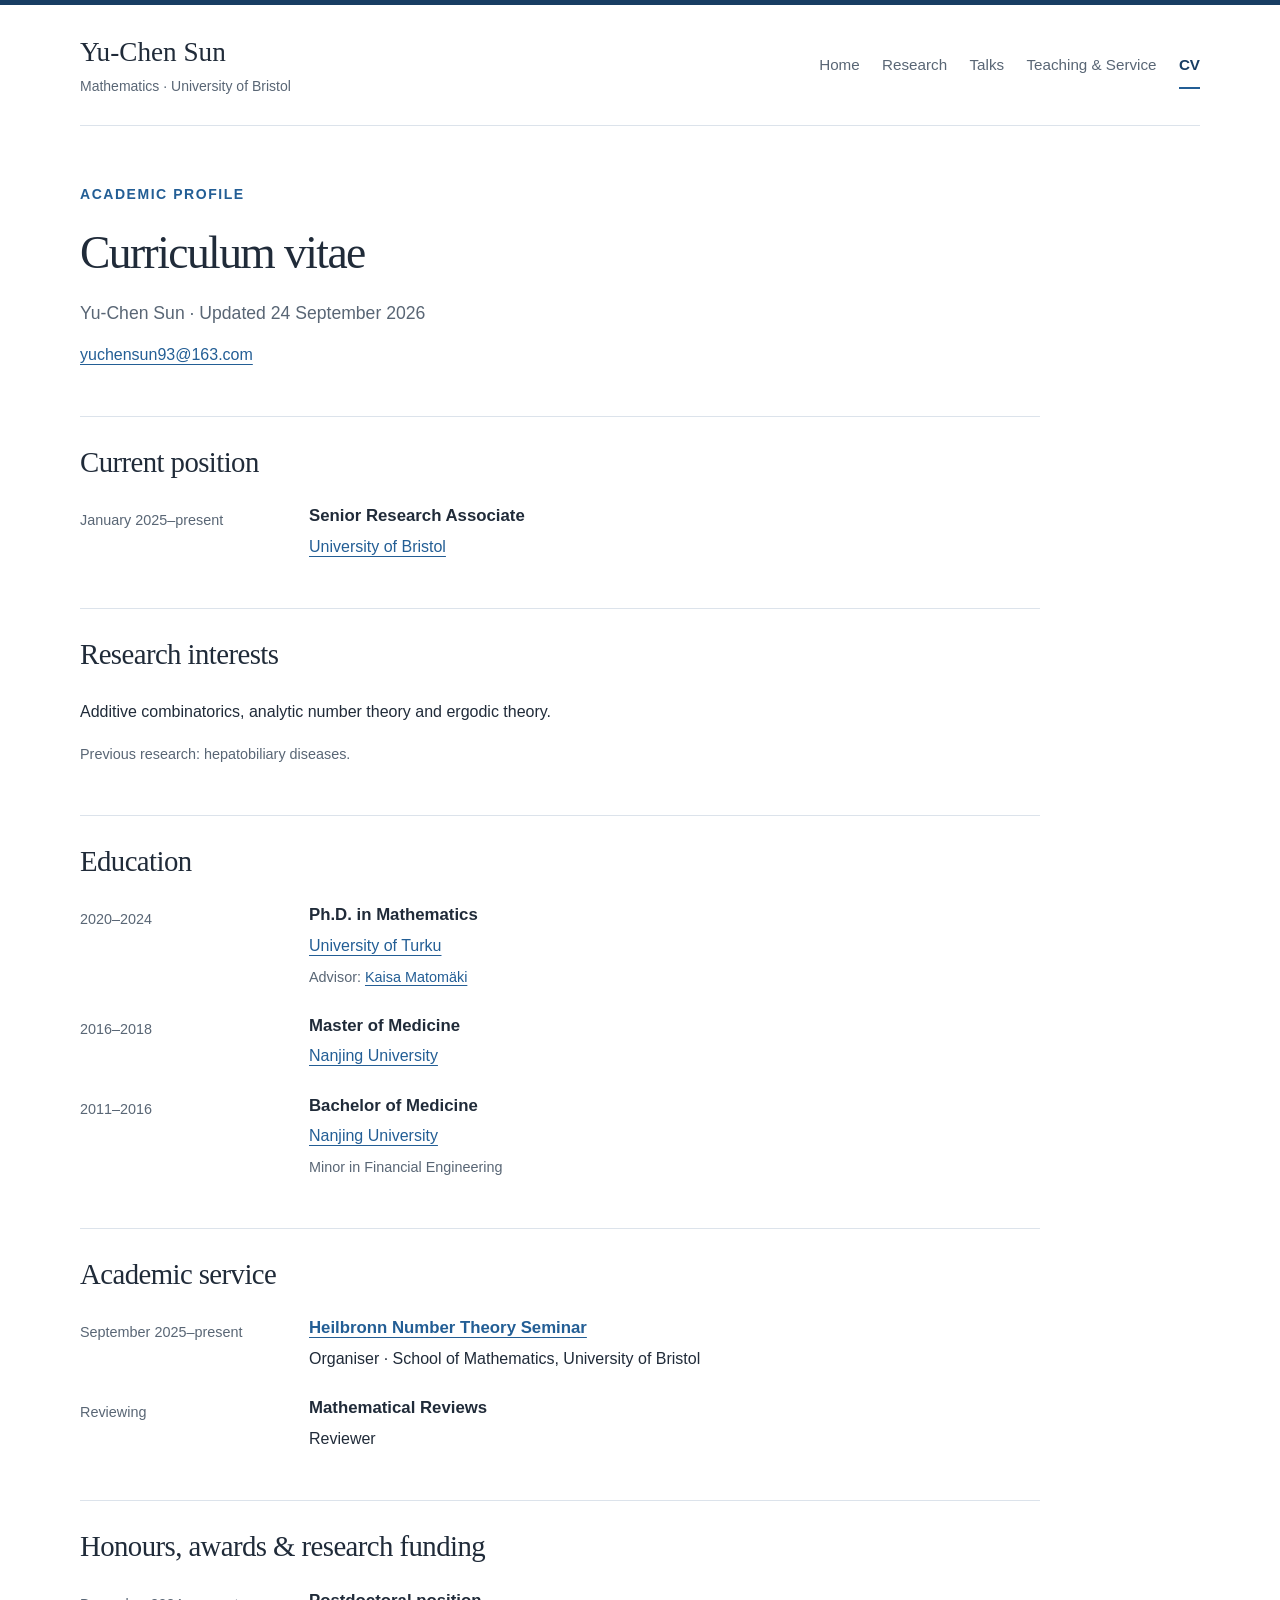
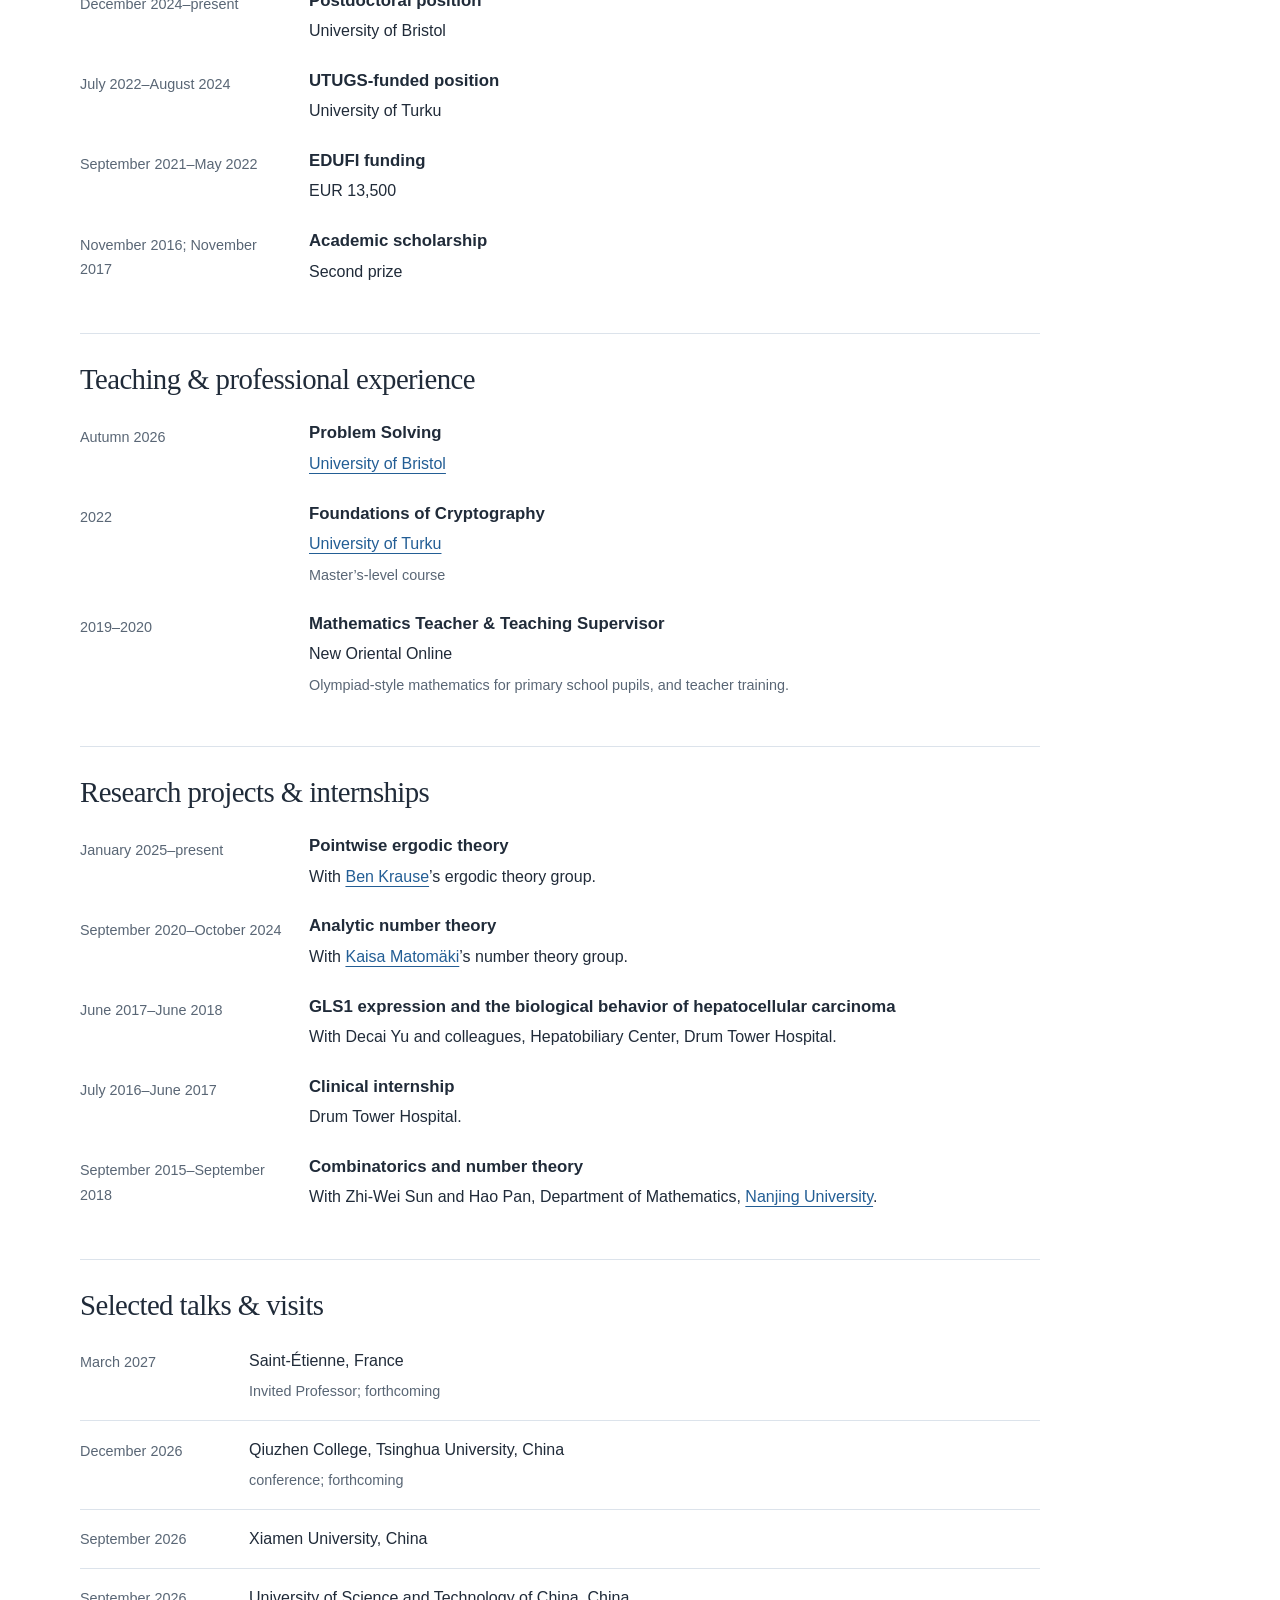
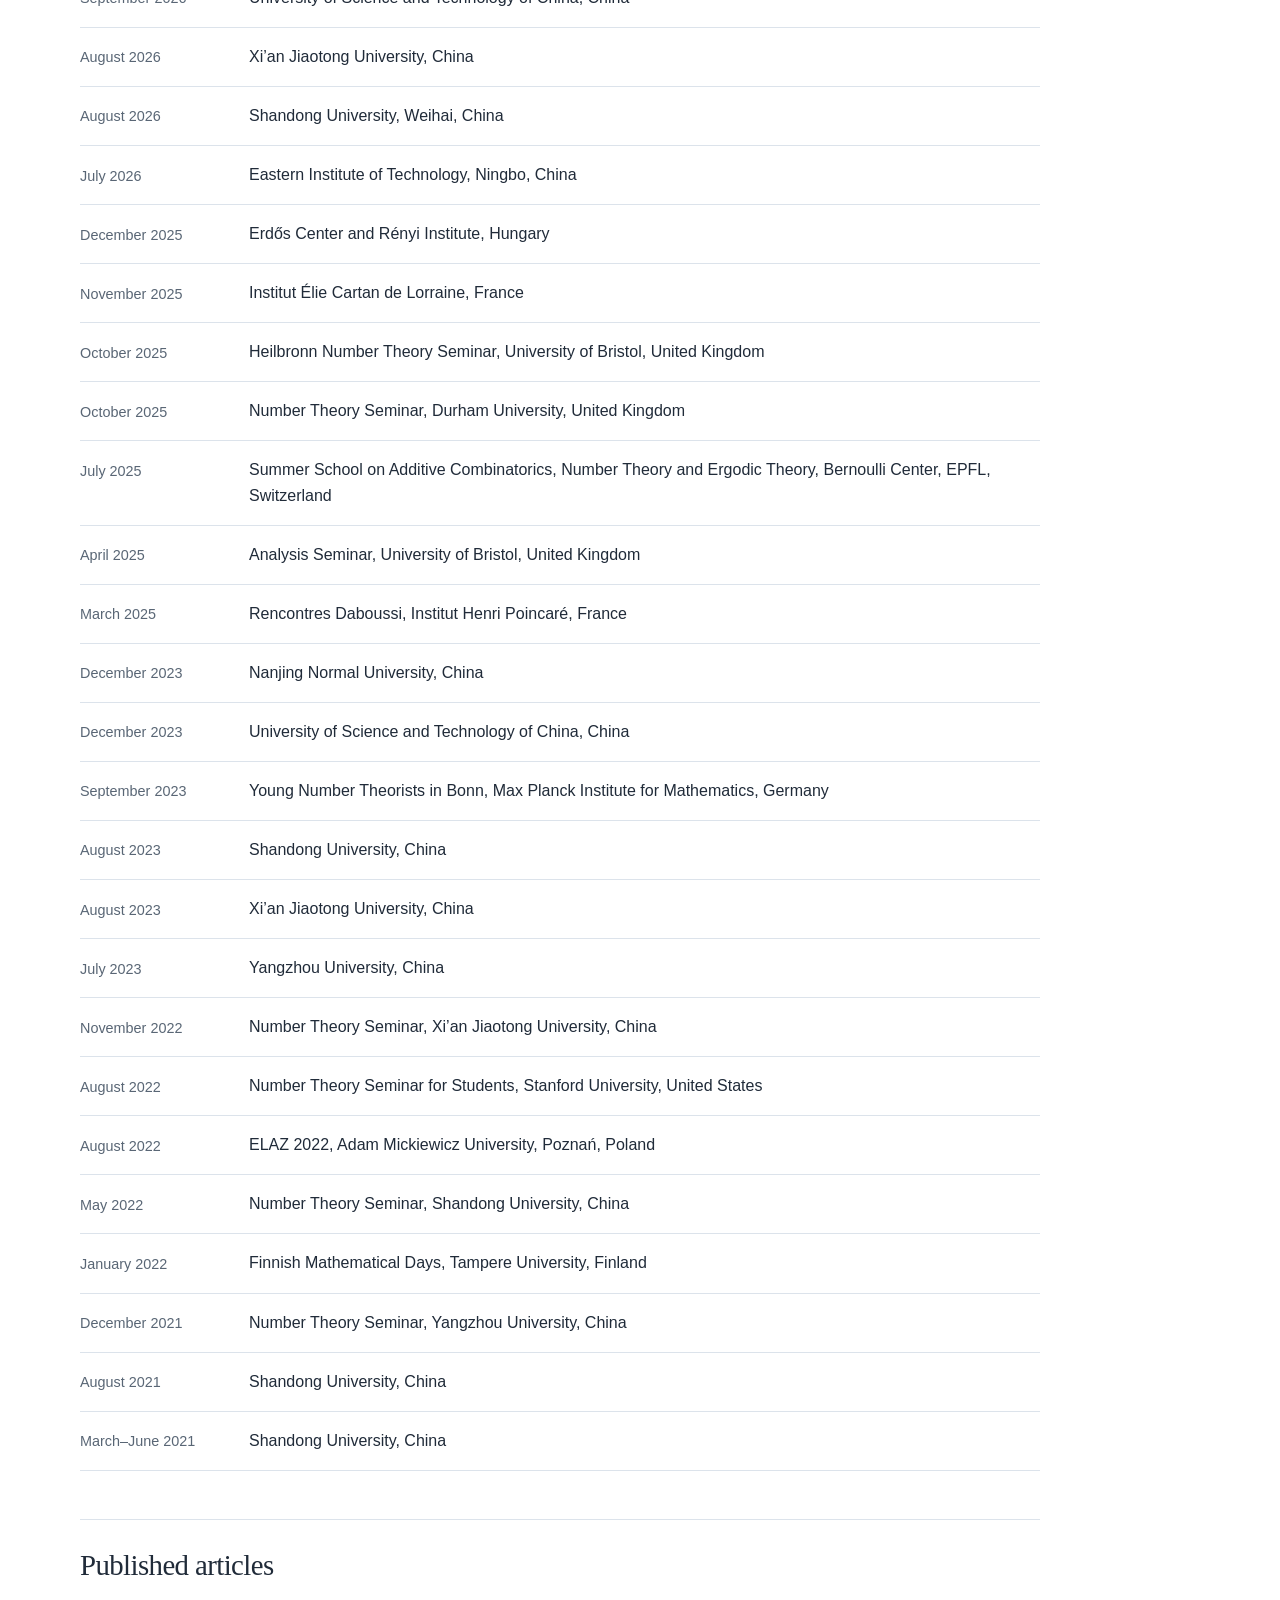
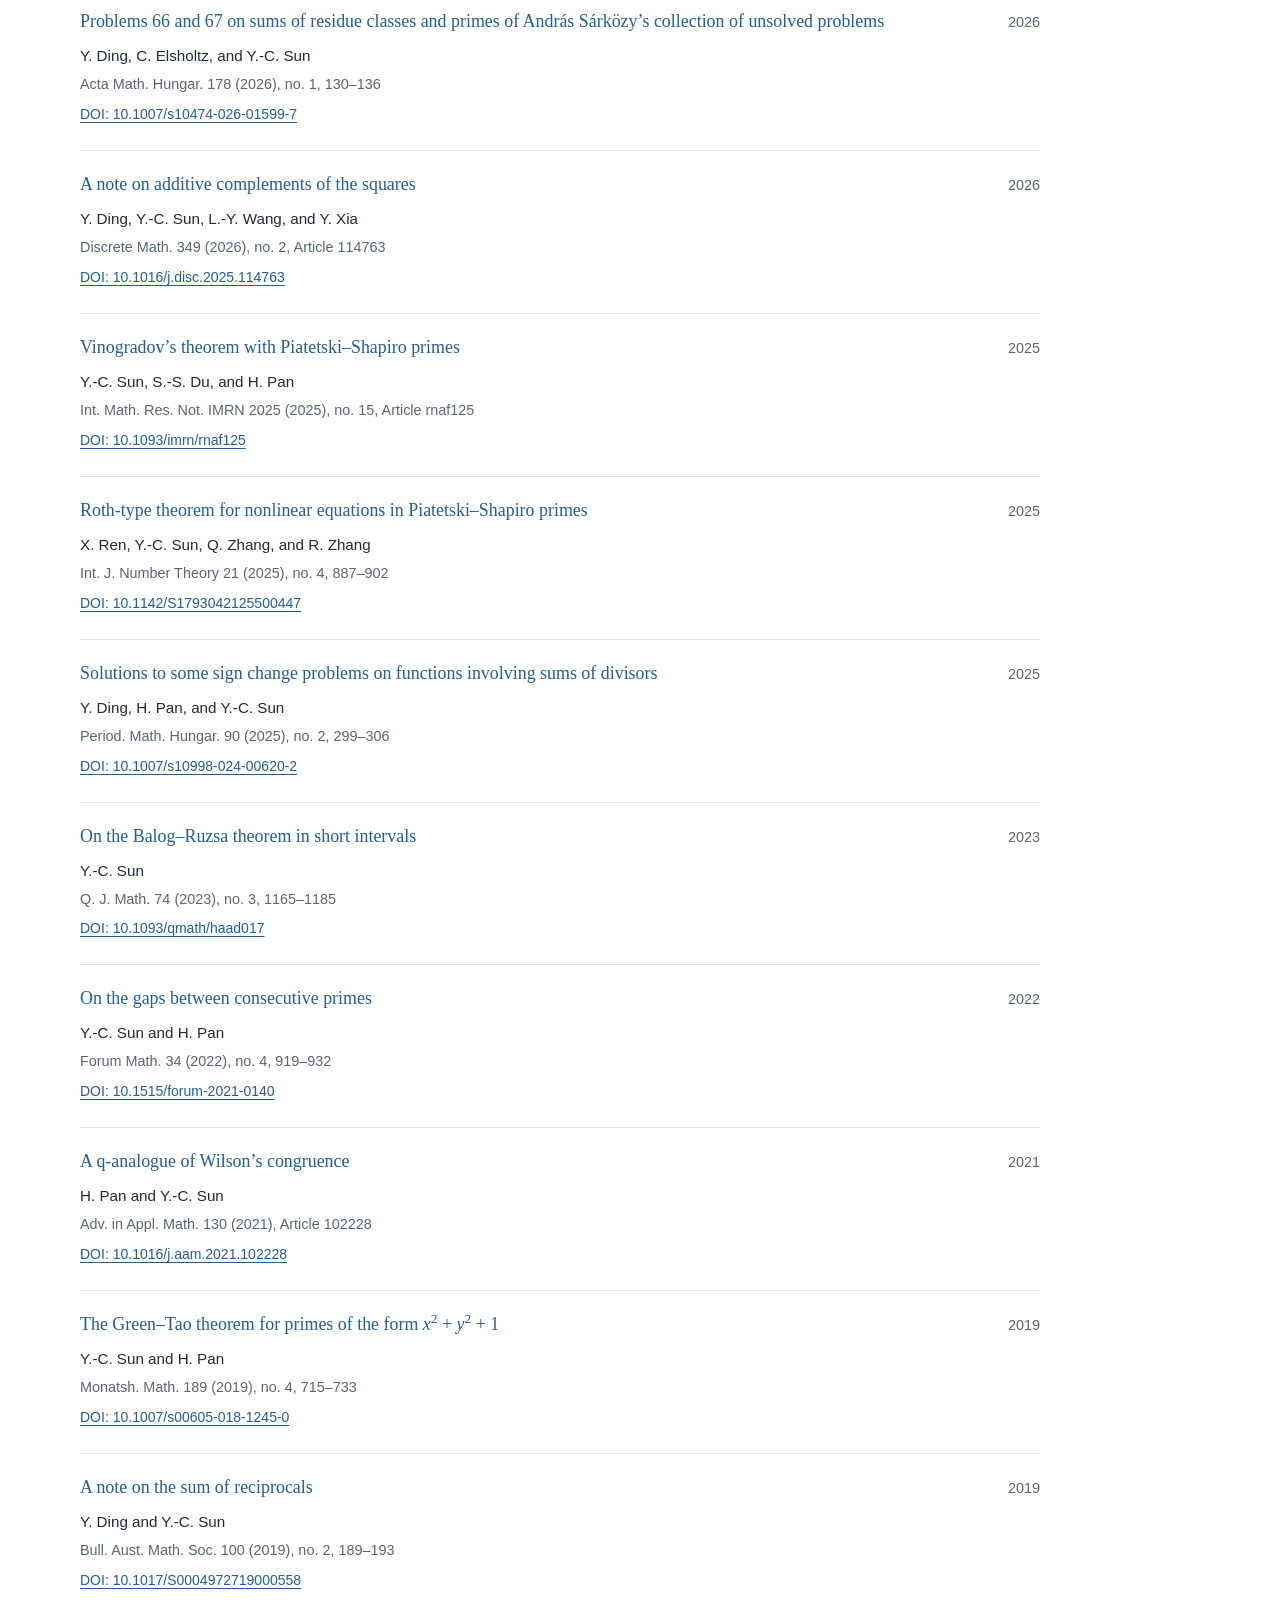
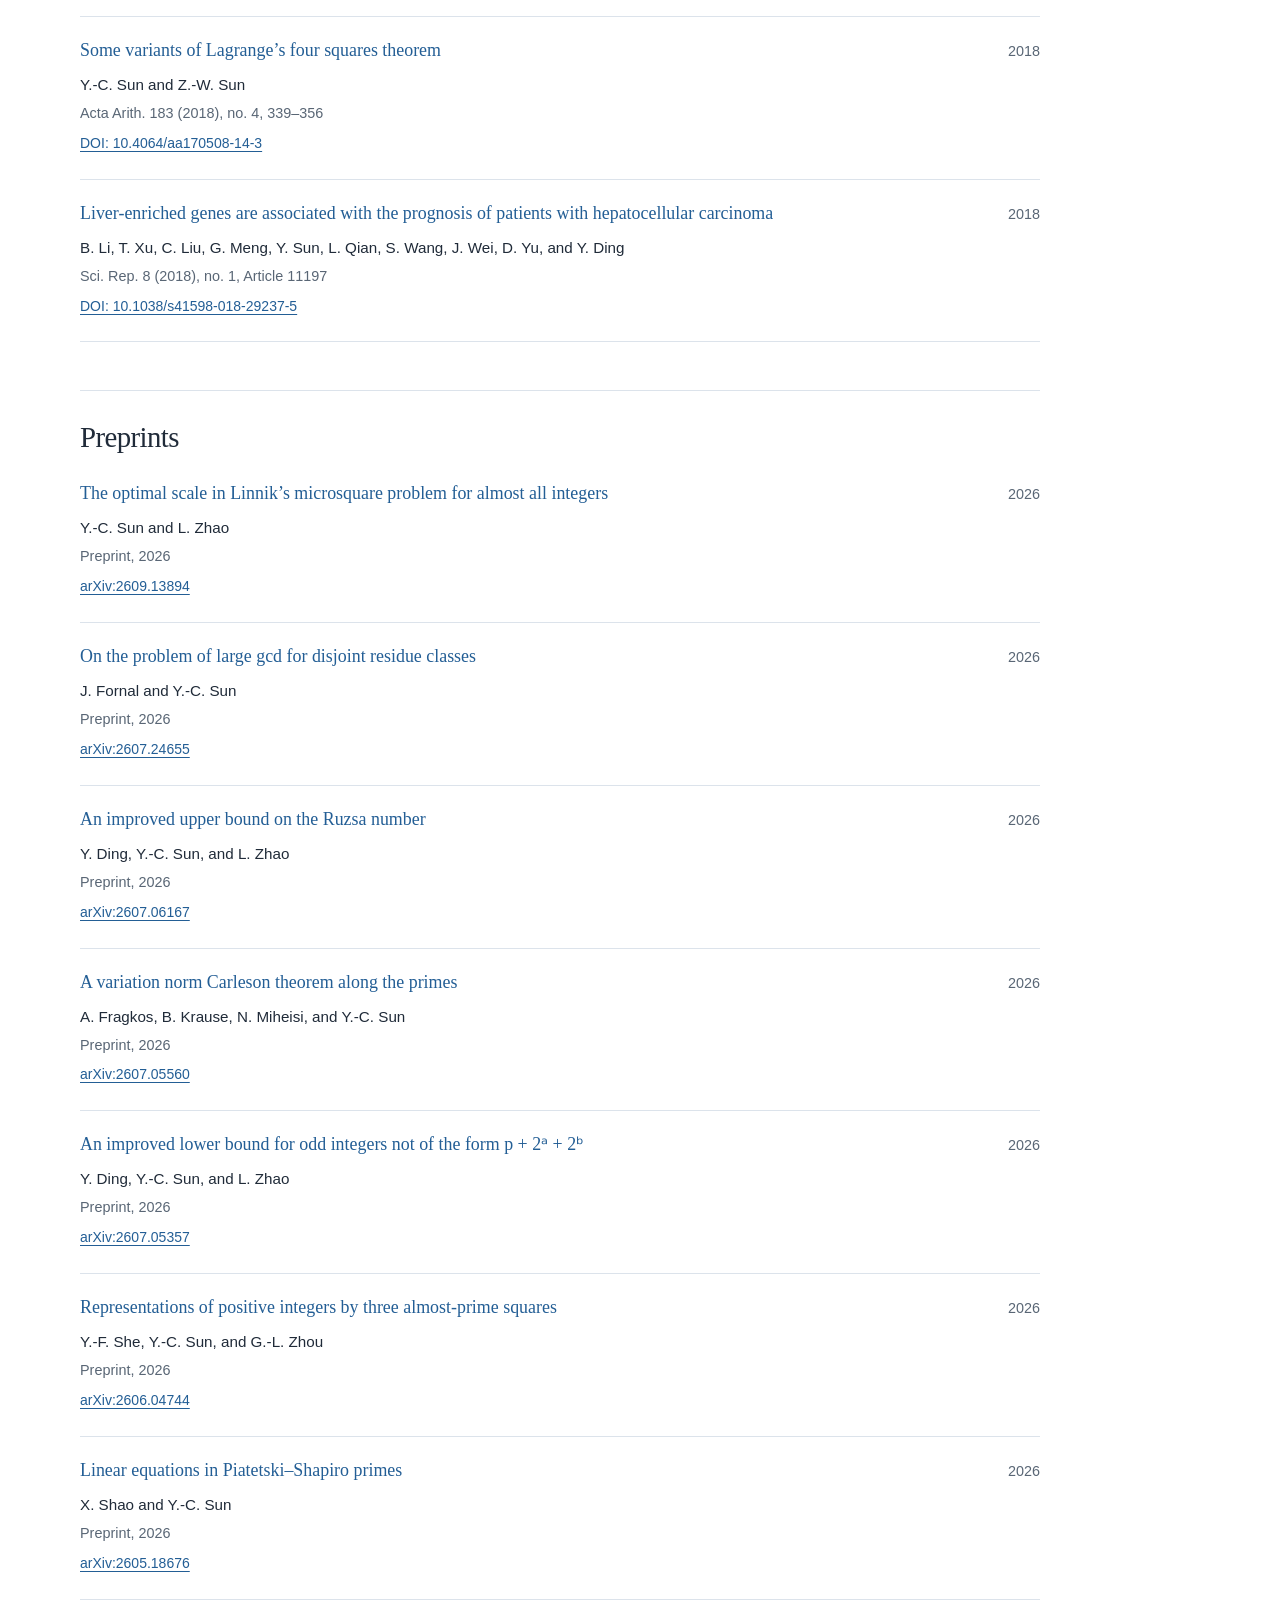
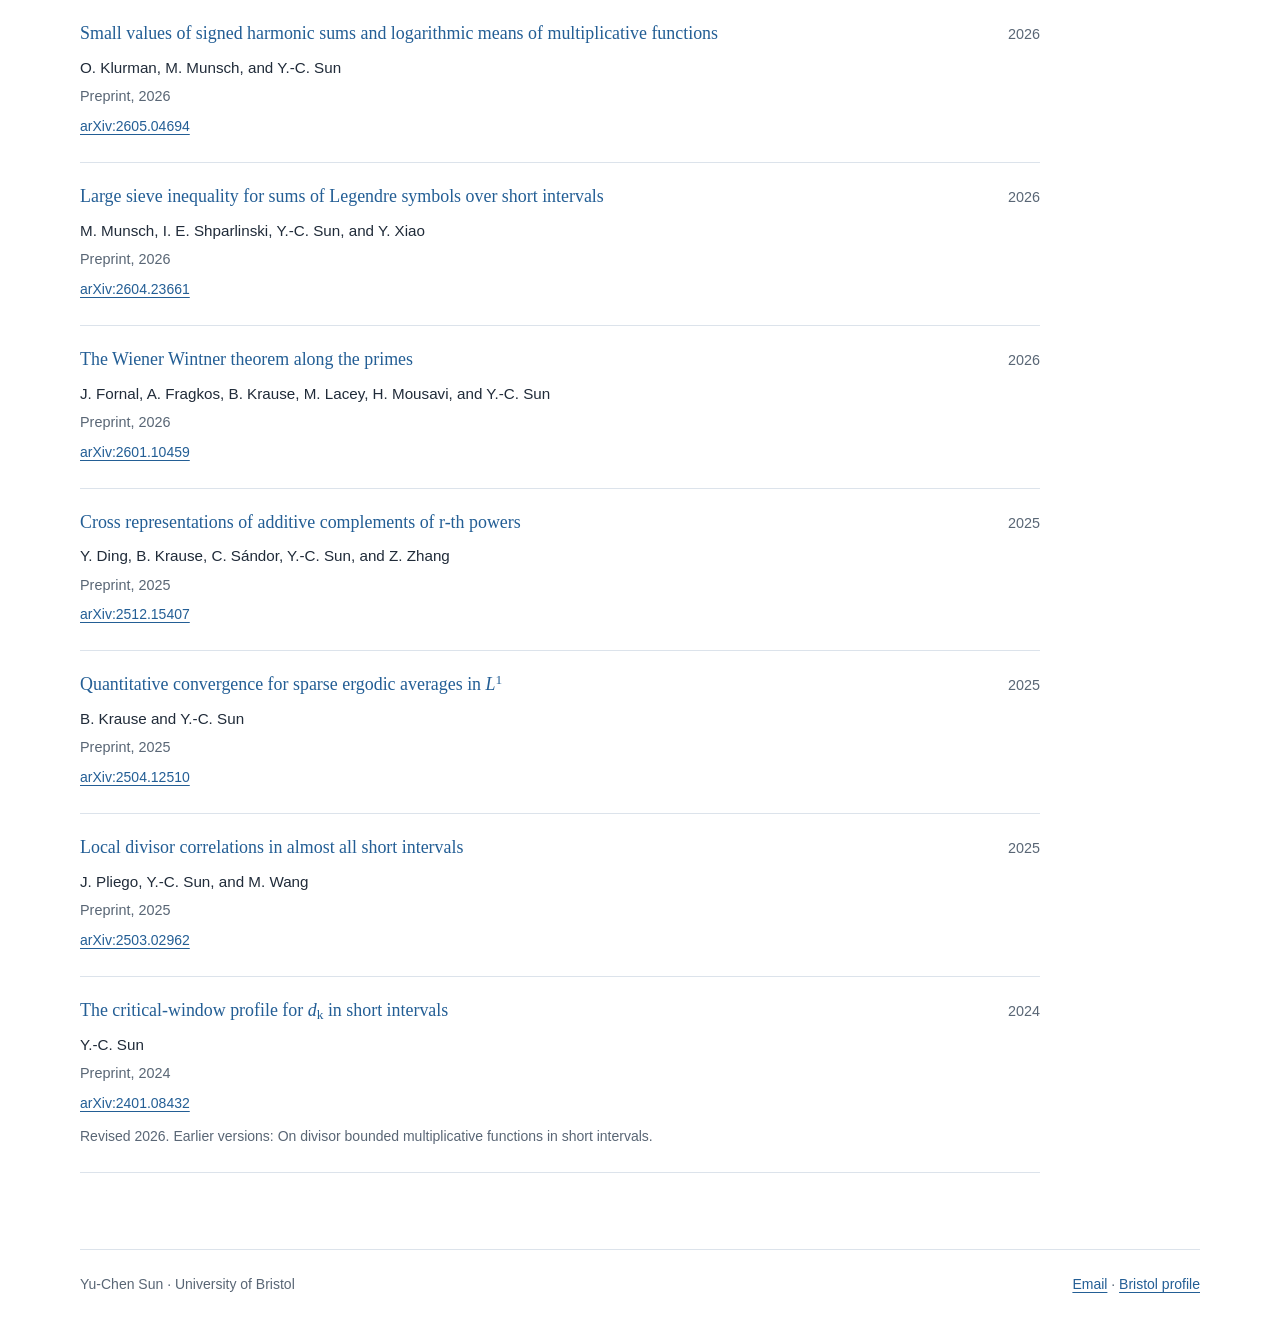
==== cv.html @ 09fb5153 "Create Yu-Chen Sun's academic website" ====
<!doctype html>
<html lang="en">
<head>
  <meta charset="utf-8">
  <meta name="viewport" content="width=device-width, initial-scale=1">
  <meta name="description" content="Professional curriculum vitae of Yu-Chen Sun: education, research, teaching, service and publications.">
  <meta name="theme-color" content="#183d63">
  <meta property="og:title" content="Curriculum Vitae | Yu-Chen Sun">
  <meta property="og:description" content="Professional curriculum vitae of Yu-Chen Sun: education, research, teaching, service and publications.">
  <meta property="og:type" content="website">
  <title>Curriculum Vitae | Yu-Chen Sun</title>
  <link rel="canonical" href="https://yucsun93.github.io/cv.html">
  <link rel="icon" type="image/svg+xml" href="favicon.svg">
  <link rel="stylesheet" href="style.css">
</head>
<body>
  <a class="skip-link" href="#main">Skip to content</a>
  <header class="site-header wrap">
    <a class="wordmark" href="index.html">Yu-Chen Sun<span>Mathematics · University of Bristol</span></a>
    <nav aria-label="Main navigation"><a href="index.html">Home</a><a href="research.html">Research</a><a href="talks.html">Talks</a><a href="teaching.html">Teaching &amp; Service</a><a href="cv.html" aria-current="page">CV</a></nav>
  </header>
  <main id="main" class="wrap" tabindex="-1"><div class="page-heading"><p class="eyebrow">Academic profile</p><h1>Curriculum vitae</h1><p class="lead">Yu-Chen Sun · Updated 24 September 2026</p><p class="cv-contact"><a href="mailto:yuchensun93@163.com">yuchensun93@163.com</a></p></div><div class="cv-document"><section><h2>Current position</h2><div class="timeline"><div class="timeline-item"><p class="date">January 2025–present</p><div><h3>Senior Research Associate</h3><p><a href="https://www.bristol.ac.uk/maths/">University of Bristol</a></p></div></div></div></section><section><h2>Research interests</h2><p>Additive combinatorics, analytic number theory and ergodic theory.</p><p class="detail">Previous research: hepatobiliary diseases.</p></section><section><h2>Education</h2><div class="timeline">
      <div class="timeline-item"><p class="date">2020–2024</p><div><h3>Ph.D. in Mathematics</h3><p><a href="https://www.utu.fi/en">University of Turku</a></p><p class="detail">Advisor: <a href="https://users.utu.fi/ksmato/">Kaisa Matomäki</a></p></div></div>
      <div class="timeline-item"><p class="date">2016–2018</p><div><h3>Master of Medicine</h3><p><a href="https://www.nju.edu.cn/en/">Nanjing University</a></p></div></div>
      <div class="timeline-item"><p class="date">2011–2016</p><div><h3>Bachelor of Medicine</h3><p><a href="https://www.nju.edu.cn/en/">Nanjing University</a></p><p class="detail">Minor in Financial Engineering</p></div></div>
    </div></section><section><h2>Academic service</h2><div class="timeline">
      <div class="timeline-item"><p class="date">September 2025–present</p><div><h3><a href="https://www.bristolmathsresearch.org/events/heilbronn-number-theory/">Heilbronn Number Theory Seminar</a></h3><p>Organiser · School of Mathematics, University of Bristol</p></div></div>
      <div class="timeline-item"><p class="date">Reviewing</p><div><h3>Mathematical Reviews</h3><p>Reviewer</p></div></div>
    </div></section><section><h2>Honours, awards & research funding</h2><div class="timeline"><div class="timeline-item"><p class="date">December 2024–present</p><div><h3>Postdoctoral position</h3><p>University of Bristol</p></div></div><div class="timeline-item"><p class="date">July 2022–August 2024</p><div><h3>UTUGS-funded position</h3><p>University of Turku</p></div></div><div class="timeline-item"><p class="date">September 2021–May 2022</p><div><h3>EDUFI funding</h3><p>EUR 13,500</p></div></div><div class="timeline-item"><p class="date">November 2016; November 2017</p><div><h3>Academic scholarship</h3><p>Second prize</p></div></div></div></section><section><h2>Teaching & professional experience</h2><div class="timeline">
      <div class="timeline-item"><p class="date">Autumn 2026</p><div><h3>Problem Solving</h3><p><a href="https://www.bristol.ac.uk/maths/">University of Bristol</a></p></div></div>
      <div class="timeline-item"><p class="date">2022</p><div><h3>Foundations of Cryptography</h3><p><a href="https://www.utu.fi/en">University of Turku</a></p><p class="detail">Master’s-level course</p></div></div>
      <div class="timeline-item"><p class="date">2019–2020</p><div><h3>Mathematics Teacher & Teaching Supervisor</h3><p>New Oriental Online</p><p class="detail">Olympiad-style mathematics for primary school pupils, and teacher training.</p></div></div>
    </div></section><section><h2>Research projects & internships</h2><div class="timeline"><div class="timeline-item"><p class="date">January 2025–present</p><div><h3>Pointwise ergodic theory</h3><p>With <a href="https://www.bristol.ac.uk/people/person/Ben-Krause-529bc1e7-bfac-432d-984e-10097df1178e/">Ben Krause</a>’s ergodic theory group.</p></div></div><div class="timeline-item"><p class="date">September 2020–October 2024</p><div><h3>Analytic number theory</h3><p>With <a href="https://users.utu.fi/ksmato/">Kaisa Matomäki</a>’s number theory group.</p></div></div><div class="timeline-item"><p class="date">June 2017–June 2018</p><div><h3>GLS1 expression and the biological behavior of hepatocellular carcinoma</h3><p>With Decai Yu and colleagues, Hepatobiliary Center, Drum Tower Hospital.</p></div></div><div class="timeline-item"><p class="date">July 2016–June 2017</p><div><h3>Clinical internship</h3><p>Drum Tower Hospital.</p></div></div><div class="timeline-item"><p class="date">September 2015–September 2018</p><div><h3>Combinatorics and number theory</h3><p>With Zhi-Wei Sun and Hao Pan, Department of Mathematics, <a href="https://www.nju.edu.cn/en/">Nanjing University</a>.</p></div></div></div></section><section><h2>Selected talks & visits</h2><ul class="talk-list" role="list"><li class="talk-row"><p class="date">March 2027</p><div><h3>Saint-Étienne, France</h3><p class="detail">Invited Professor; forthcoming</p></div></li><li class="talk-row"><p class="date">December 2026</p><div><h3>Qiuzhen College, Tsinghua University, China</h3><p class="detail">conference; forthcoming</p></div></li><li class="talk-row"><p class="date">September 2026</p><div><h3>Xiamen University, China</h3></div></li><li class="talk-row"><p class="date">September 2026</p><div><h3>University of Science and Technology of China, China</h3></div></li><li class="talk-row"><p class="date">August 2026</p><div><h3>Xi’an Jiaotong University, China</h3></div></li><li class="talk-row"><p class="date">August 2026</p><div><h3>Shandong University, Weihai, China</h3></div></li><li class="talk-row"><p class="date">July 2026</p><div><h3>Eastern Institute of Technology, Ningbo, China</h3></div></li><li class="talk-row"><p class="date">December 2025</p><div><h3>Erdős Center and Rényi Institute, Hungary</h3></div></li><li class="talk-row"><p class="date">November 2025</p><div><h3>Institut Élie Cartan de Lorraine, France</h3></div></li><li class="talk-row"><p class="date">October 2025</p><div><h3>Heilbronn Number Theory Seminar, University of Bristol, United Kingdom</h3></div></li><li class="talk-row"><p class="date">October 2025</p><div><h3>Number Theory Seminar, Durham University, United Kingdom</h3></div></li><li class="talk-row"><p class="date">July 2025</p><div><h3>Summer School on Additive Combinatorics, Number Theory and Ergodic Theory, Bernoulli Center, EPFL, Switzerland</h3></div></li><li class="talk-row"><p class="date">April 2025</p><div><h3>Analysis Seminar, University of Bristol, United Kingdom</h3></div></li><li class="talk-row"><p class="date">March 2025</p><div><h3>Rencontres Daboussi, Institut Henri Poincaré, France</h3></div></li><li class="talk-row"><p class="date">December 2023</p><div><h3>Nanjing Normal University, China</h3></div></li><li class="talk-row"><p class="date">December 2023</p><div><h3>University of Science and Technology of China, China</h3></div></li><li class="talk-row"><p class="date">September 2023</p><div><h3>Young Number Theorists in Bonn, Max Planck Institute for Mathematics, Germany</h3></div></li><li class="talk-row"><p class="date">August 2023</p><div><h3>Shandong University, China</h3></div></li><li class="talk-row"><p class="date">August 2023</p><div><h3>Xi’an Jiaotong University, China</h3></div></li><li class="talk-row"><p class="date">July 2023</p><div><h3>Yangzhou University, China</h3></div></li><li class="talk-row"><p class="date">November 2022</p><div><h3>Number Theory Seminar, Xi’an Jiaotong University, China</h3></div></li><li class="talk-row"><p class="date">August 2022</p><div><h3>Number Theory Seminar for Students, Stanford University, United States</h3></div></li><li class="talk-row"><p class="date">August 2022</p><div><h3>ELAZ 2022, Adam Mickiewicz University, Poznań, Poland</h3></div></li><li class="talk-row"><p class="date">May 2022</p><div><h3>Number Theory Seminar, Shandong University, China</h3></div></li><li class="talk-row"><p class="date">January 2022</p><div><h3>Finnish Mathematical Days, Tampere University, Finland</h3></div></li><li class="talk-row"><p class="date">December 2021</p><div><h3>Number Theory Seminar, Yangzhou University, China</h3></div></li><li class="talk-row"><p class="date">August 2021</p><div><h3>Shandong University, China</h3></div></li><li class="talk-row"><p class="date">March–June 2021</p><div><h3>Shandong University, China</h3></div></li></ul></section><section><h2>Published articles</h2><ol class="paper-list" role="list"><li class="paper" id="paper-1">
          <div class="paper-top"><h3><a href="https://doi.org/10.1007/s10474-026-01599-7">Problems 66 and 67 on sums of residue classes and primes of András Sárközy’s collection of unsolved problems</a></h3><span class="paper-year">2026</span></div>
          <p class="paper-authors">Y. Ding, C. Elsholtz, and Y.-C. Sun</p>
          <p class="paper-citation">Acta Math. Hungar. 178 (2026), no. 1, 130–136</p>
          <p class="paper-source"><a href="https://doi.org/10.1007/s10474-026-01599-7">DOI: 10.1007/s10474-026-01599-7</a></p>
        </li><li class="paper" id="paper-2">
          <div class="paper-top"><h3><a href="https://doi.org/10.1016/j.disc.2025.114763">A note on additive complements of the squares</a></h3><span class="paper-year">2026</span></div>
          <p class="paper-authors">Y. Ding, Y.-C. Sun, L.-Y. Wang, and Y. Xia</p>
          <p class="paper-citation">Discrete Math. 349 (2026), no. 2, Article 114763</p>
          <p class="paper-source"><a href="https://doi.org/10.1016/j.disc.2025.114763">DOI: 10.1016/j.disc.2025.114763</a></p>
        </li><li class="paper" id="paper-3">
          <div class="paper-top"><h3><a href="https://doi.org/10.1093/imrn/rnaf125">Vinogradov’s theorem with Piatetski–Shapiro primes</a></h3><span class="paper-year">2025</span></div>
          <p class="paper-authors">Y.-C. Sun, S.-S. Du, and H. Pan</p>
          <p class="paper-citation">Int. Math. Res. Not. IMRN 2025 (2025), no. 15, Article rnaf125</p>
          <p class="paper-source"><a href="https://doi.org/10.1093/imrn/rnaf125">DOI: 10.1093/imrn/rnaf125</a></p>
        </li><li class="paper" id="paper-4">
          <div class="paper-top"><h3><a href="https://doi.org/10.1142/S1793042125500447">Roth-type theorem for nonlinear equations in Piatetski–Shapiro primes</a></h3><span class="paper-year">2025</span></div>
          <p class="paper-authors">X. Ren, Y.-C. Sun, Q. Zhang, and R. Zhang</p>
          <p class="paper-citation">Int. J. Number Theory 21 (2025), no. 4, 887–902</p>
          <p class="paper-source"><a href="https://doi.org/10.1142/S1793042125500447">DOI: 10.1142/S1793042125500447</a></p>
        </li><li class="paper" id="paper-5">
          <div class="paper-top"><h3><a href="https://doi.org/10.1007/s10998-024-00620-2">Solutions to some sign change problems on functions involving sums of divisors</a></h3><span class="paper-year">2025</span></div>
          <p class="paper-authors">Y. Ding, H. Pan, and Y.-C. Sun</p>
          <p class="paper-citation">Period. Math. Hungar. 90 (2025), no. 2, 299–306</p>
          <p class="paper-source"><a href="https://doi.org/10.1007/s10998-024-00620-2">DOI: 10.1007/s10998-024-00620-2</a></p>
        </li><li class="paper" id="paper-6">
          <div class="paper-top"><h3><a href="https://doi.org/10.1093/qmath/haad017">On the Balog–Ruzsa theorem in short intervals</a></h3><span class="paper-year">2023</span></div>
          <p class="paper-authors">Y.-C. Sun</p>
          <p class="paper-citation">Q. J. Math. 74 (2023), no. 3, 1165–1185</p>
          <p class="paper-source"><a href="https://doi.org/10.1093/qmath/haad017">DOI: 10.1093/qmath/haad017</a></p>
        </li><li class="paper" id="paper-7">
          <div class="paper-top"><h3><a href="https://doi.org/10.1515/forum-2021-0140">On the gaps between consecutive primes</a></h3><span class="paper-year">2022</span></div>
          <p class="paper-authors">Y.-C. Sun and H. Pan</p>
          <p class="paper-citation">Forum Math. 34 (2022), no. 4, 919–932</p>
          <p class="paper-source"><a href="https://doi.org/10.1515/forum-2021-0140">DOI: 10.1515/forum-2021-0140</a></p>
        </li><li class="paper" id="paper-8">
          <div class="paper-top"><h3><a href="https://doi.org/10.1016/j.aam.2021.102228">A q-analogue of Wilson’s congruence</a></h3><span class="paper-year">2021</span></div>
          <p class="paper-authors">H. Pan and Y.-C. Sun</p>
          <p class="paper-citation">Adv. in Appl. Math. 130 (2021), Article 102228</p>
          <p class="paper-source"><a href="https://doi.org/10.1016/j.aam.2021.102228">DOI: 10.1016/j.aam.2021.102228</a></p>
        </li><li class="paper" id="paper-9">
          <div class="paper-top"><h3><a href="https://doi.org/10.1007/s00605-018-1245-0">The Green–Tao theorem for primes of the form <i>x</i><sup>2</sup> + <i>y</i><sup>2</sup> + 1</a></h3><span class="paper-year">2019</span></div>
          <p class="paper-authors">Y.-C. Sun and H. Pan</p>
          <p class="paper-citation">Monatsh. Math. 189 (2019), no. 4, 715–733</p>
          <p class="paper-source"><a href="https://doi.org/10.1007/s00605-018-1245-0">DOI: 10.1007/s00605-018-1245-0</a></p>
        </li><li class="paper" id="paper-10">
          <div class="paper-top"><h3><a href="https://doi.org/10.1017/S0004972719000558">A note on the sum of reciprocals</a></h3><span class="paper-year">2019</span></div>
          <p class="paper-authors">Y. Ding and Y.-C. Sun</p>
          <p class="paper-citation">Bull. Aust. Math. Soc. 100 (2019), no. 2, 189–193</p>
          <p class="paper-source"><a href="https://doi.org/10.1017/S0004972719000558">DOI: 10.1017/S0004972719000558</a></p>
        </li><li class="paper" id="paper-11">
          <div class="paper-top"><h3><a href="https://doi.org/10.4064/aa170508-14-3">Some variants of Lagrange’s four squares theorem</a></h3><span class="paper-year">2018</span></div>
          <p class="paper-authors">Y.-C. Sun and Z.-W. Sun</p>
          <p class="paper-citation">Acta Arith. 183 (2018), no. 4, 339–356</p>
          <p class="paper-source"><a href="https://doi.org/10.4064/aa170508-14-3">DOI: 10.4064/aa170508-14-3</a></p>
        </li><li class="paper" id="paper-12">
          <div class="paper-top"><h3><a href="https://doi.org/10.1038/s41598-018-29237-5">Liver-enriched genes are associated with the prognosis of patients with hepatocellular carcinoma</a></h3><span class="paper-year">2018</span></div>
          <p class="paper-authors">B. Li, T. Xu, C. Liu, G. Meng, Y. Sun, L. Qian, S. Wang, J. Wei, D. Yu, and Y. Ding</p>
          <p class="paper-citation">Sci. Rep. 8 (2018), no. 1, Article 11197</p>
          <p class="paper-source"><a href="https://doi.org/10.1038/s41598-018-29237-5">DOI: 10.1038/s41598-018-29237-5</a></p>
        </li></ol></section><section><h2>Preprints</h2><ol class="paper-list" role="list"><li class="paper" id="paper-13">
          <div class="paper-top"><h3><a href="https://arxiv.org/abs/2609.13894">The optimal scale in Linnik’s microsquare problem for almost all integers</a></h3><span class="paper-year">2026</span></div>
          <p class="paper-authors">Y.-C. Sun and L. Zhao</p>
          <p class="paper-citation">Preprint, 2026</p>
          <p class="paper-source"><a href="https://arxiv.org/abs/2609.13894">arXiv:2609.13894</a></p>
        </li><li class="paper" id="paper-14">
          <div class="paper-top"><h3><a href="https://arxiv.org/abs/2607.24655">On the problem of large gcd for disjoint residue classes</a></h3><span class="paper-year">2026</span></div>
          <p class="paper-authors">J. Fornal and Y.-C. Sun</p>
          <p class="paper-citation">Preprint, 2026</p>
          <p class="paper-source"><a href="https://arxiv.org/abs/2607.24655">arXiv:2607.24655</a></p>
        </li><li class="paper" id="paper-15">
          <div class="paper-top"><h3><a href="https://arxiv.org/abs/2607.06167">An improved upper bound on the Ruzsa number</a></h3><span class="paper-year">2026</span></div>
          <p class="paper-authors">Y. Ding, Y.-C. Sun, and L. Zhao</p>
          <p class="paper-citation">Preprint, 2026</p>
          <p class="paper-source"><a href="https://arxiv.org/abs/2607.06167">arXiv:2607.06167</a></p>
        </li><li class="paper" id="paper-16">
          <div class="paper-top"><h3><a href="https://arxiv.org/abs/2607.05560">A variation norm Carleson theorem along the primes</a></h3><span class="paper-year">2026</span></div>
          <p class="paper-authors">A. Fragkos, B. Krause, N. Miheisi, and Y.-C. Sun</p>
          <p class="paper-citation">Preprint, 2026</p>
          <p class="paper-source"><a href="https://arxiv.org/abs/2607.05560">arXiv:2607.05560</a></p>
        </li><li class="paper" id="paper-17">
          <div class="paper-top"><h3><a href="https://arxiv.org/abs/2607.05357">An improved lower bound for odd integers not of the form p + 2ᵃ + 2ᵇ</a></h3><span class="paper-year">2026</span></div>
          <p class="paper-authors">Y. Ding, Y.-C. Sun, and L. Zhao</p>
          <p class="paper-citation">Preprint, 2026</p>
          <p class="paper-source"><a href="https://arxiv.org/abs/2607.05357">arXiv:2607.05357</a></p>
        </li><li class="paper" id="paper-18">
          <div class="paper-top"><h3><a href="https://arxiv.org/abs/2606.04744">Representations of positive integers by three almost-prime squares</a></h3><span class="paper-year">2026</span></div>
          <p class="paper-authors">Y.-F. She, Y.-C. Sun, and G.-L. Zhou</p>
          <p class="paper-citation">Preprint, 2026</p>
          <p class="paper-source"><a href="https://arxiv.org/abs/2606.04744">arXiv:2606.04744</a></p>
        </li><li class="paper" id="paper-19">
          <div class="paper-top"><h3><a href="https://arxiv.org/abs/2605.18676">Linear equations in Piatetski–Shapiro primes</a></h3><span class="paper-year">2026</span></div>
          <p class="paper-authors">X. Shao and Y.-C. Sun</p>
          <p class="paper-citation">Preprint, 2026</p>
          <p class="paper-source"><a href="https://arxiv.org/abs/2605.18676">arXiv:2605.18676</a></p>
        </li><li class="paper" id="paper-20">
          <div class="paper-top"><h3><a href="https://arxiv.org/abs/2605.04694">Small values of signed harmonic sums and logarithmic means of multiplicative functions</a></h3><span class="paper-year">2026</span></div>
          <p class="paper-authors">O. Klurman, M. Munsch, and Y.-C. Sun</p>
          <p class="paper-citation">Preprint, 2026</p>
          <p class="paper-source"><a href="https://arxiv.org/abs/2605.04694">arXiv:2605.04694</a></p>
        </li><li class="paper" id="paper-21">
          <div class="paper-top"><h3><a href="https://arxiv.org/abs/2604.23661">Large sieve inequality for sums of Legendre symbols over short intervals</a></h3><span class="paper-year">2026</span></div>
          <p class="paper-authors">M. Munsch, I. E. Shparlinski, Y.-C. Sun, and Y. Xiao</p>
          <p class="paper-citation">Preprint, 2026</p>
          <p class="paper-source"><a href="https://arxiv.org/abs/2604.23661">arXiv:2604.23661</a></p>
        </li><li class="paper" id="paper-22">
          <div class="paper-top"><h3><a href="https://arxiv.org/abs/2601.10459">The Wiener Wintner theorem along the primes</a></h3><span class="paper-year">2026</span></div>
          <p class="paper-authors">J. Fornal, A. Fragkos, B. Krause, M. Lacey, H. Mousavi, and Y.-C. Sun</p>
          <p class="paper-citation">Preprint, 2026</p>
          <p class="paper-source"><a href="https://arxiv.org/abs/2601.10459">arXiv:2601.10459</a></p>
        </li><li class="paper" id="paper-23">
          <div class="paper-top"><h3><a href="https://arxiv.org/abs/2512.15407">Cross representations of additive complements of r-th powers</a></h3><span class="paper-year">2025</span></div>
          <p class="paper-authors">Y. Ding, B. Krause, C. Sándor, Y.-C. Sun, and Z. Zhang</p>
          <p class="paper-citation">Preprint, 2025</p>
          <p class="paper-source"><a href="https://arxiv.org/abs/2512.15407">arXiv:2512.15407</a></p>
        </li><li class="paper" id="paper-24">
          <div class="paper-top"><h3><a href="https://arxiv.org/abs/2504.12510">Quantitative convergence for sparse ergodic averages in <i>L</i><sup>1</sup></a></h3><span class="paper-year">2025</span></div>
          <p class="paper-authors">B. Krause and Y.-C. Sun</p>
          <p class="paper-citation">Preprint, 2025</p>
          <p class="paper-source"><a href="https://arxiv.org/abs/2504.12510">arXiv:2504.12510</a></p>
        </li><li class="paper" id="paper-25">
          <div class="paper-top"><h3><a href="https://arxiv.org/abs/2503.02962">Local divisor correlations in almost all short intervals</a></h3><span class="paper-year">2025</span></div>
          <p class="paper-authors">J. Pliego, Y.-C. Sun, and M. Wang</p>
          <p class="paper-citation">Preprint, 2025</p>
          <p class="paper-source"><a href="https://arxiv.org/abs/2503.02962">arXiv:2503.02962</a></p>
        </li><li class="paper" id="paper-26">
          <div class="paper-top"><h3><a href="https://arxiv.org/abs/2401.08432">The critical-window profile for <i>d</i><sub>k</sub> in short intervals</a></h3><span class="paper-year">2024</span></div>
          <p class="paper-authors">Y.-C. Sun</p>
          <p class="paper-citation">Preprint, 2024</p>
          <p class="paper-source"><a href="https://arxiv.org/abs/2401.08432">arXiv:2401.08432</a></p><p class="paper-note">Revised 2026. Earlier versions: On divisor bounded multiplicative functions in short intervals.</p>
        </li></ol></section></div></main>
  <footer class="site-footer wrap">
    <span>Yu-Chen Sun · University of Bristol</span>
    <span><a href="mailto:yuchensun93@163.com">Email</a> · <a href="https://www.bristolmathsresearch.org/staff-profile/dr-yu-chen-sun/">Bristol profile</a></span>
  </footer>
</body>
</html>
---- style.css ----
:root {
  --ink: #202b39;
  --muted: #596675;
  --blue: #235e95;
  --deep-blue: #183d63;
  --line: #dce3eb;
  --paper: #fff;
  --tint: #f4f7fb;
  --serif: Georgia, 'Times New Roman', serif;
  --sans: -apple-system, BlinkMacSystemFont, 'Segoe UI', Arial, sans-serif;
}
* { box-sizing: border-box; }
html { scroll-behavior: smooth; scroll-padding-top: 2rem; }
body { margin: 0; background: var(--paper); color: var(--ink); font: 1rem/1.7 var(--sans); border-top: 5px solid var(--deep-blue); }
a { color: var(--blue); text-decoration-thickness: 1px; text-underline-offset: .22em; }
a:hover { color: #123d66; text-decoration: underline; }
a:focus-visible { outline: 3px solid #c27716; outline-offset: 5px; border-radius: 2px; }
p { margin: 0 0 1.1rem; }
strong { font-weight: 600; }
h1, h2, h3 { margin: 0; line-height: 1.3; }
h1, h2 { font-family: var(--serif); font-weight: 400; }
h1 { font-size: 3.4rem; letter-spacing: -.035em; }
h2 { font-size: 1.8rem; letter-spacing: -.02em; margin-bottom: 1.5rem; }
h3 { font-size: 1.05rem; font-weight: 600; }
sup, sub { font-size: .75em; line-height: 0; position: relative; vertical-align: baseline; }
sup { top: -.5em; } sub { bottom: -.2em; }
.wrap { width: min(1120px, calc(100% - 96px)); margin-inline: auto; }
.site-header { display: flex; align-items: center; justify-content: space-between; gap: 2rem; padding-block: 30px 27px; border-bottom: 1px solid var(--line); }
.wordmark { color: var(--ink); text-decoration: none; font: 1.7rem/1.25 var(--serif); white-space: nowrap; }
.wordmark:hover { text-decoration: none; color: var(--deep-blue); }
.wordmark span { display: block; font: .875rem/1.6 var(--sans); color: var(--muted); margin-top: .4rem; }
nav { display: flex; flex-wrap: wrap; gap: 1.4rem; align-items: center; }
.site-header nav a { color: var(--muted); text-decoration: none; font-size: .95rem; padding-block: .55rem; border-bottom: 2px solid transparent; white-space: nowrap; }
.site-header nav a:hover, .site-header nav a[aria-current='page'] { color: var(--deep-blue); border-bottom-color: var(--blue); }
.site-header nav a[aria-current='page'] { font-weight: 600; }
main { padding-block: 57px 76px; }
.eyebrow { margin: 0 0 1rem; font-size: .875rem; font-weight: 600; letter-spacing: .11em; text-transform: uppercase; color: var(--blue); }
.role { font-size: 1.22rem; color: var(--muted); margin-block: .7rem 2rem; }
.home-layout { display: grid; grid-template-columns: minmax(0, 1fr) 250px; gap: 80px; }
.home-main { min-width: 0; }
.intro p:not(.eyebrow):not(.role) { font-size: 1.05rem; line-height: 1.8; }
.home-aside { padding-top: .1rem; min-width: 0; }
.aside-section { padding: 0 0 1.7rem 1.4rem; margin-bottom: 1.4rem; border-left: 2px solid var(--line); }
.aside-section:first-child { border-left-color: var(--blue); }
.aside-section h2 { font: 600 .9rem/1.4 var(--sans); color: var(--muted); margin-bottom: .9rem; }
.aside-section p { font-size: .95rem; margin-bottom: .7rem; }
.aside-section a { overflow-wrap: anywhere; }
.aside-section > a { font-size: .9rem; }
.interest-list { list-style: none; padding: 0; margin: 0; font-size: .95rem; }
.interest-list li + li { margin-top: .4rem; }
.text-links { display: flex; gap: 1.7rem; flex-wrap: wrap; padding-top: .7rem; font-size: .95rem; font-weight: 600; }
.section-block { margin-top: 3.6rem; padding-top: 2rem; border-top: 1px solid var(--line); }
.section-heading { display: flex; justify-content: space-between; align-items: baseline; gap: 1rem; }
.section-heading > a, .subtle-label { font-size: .875rem; white-space: nowrap; }
.subtle-label { color: var(--muted); }
.recent-papers { margin: 0; padding: 0; list-style: none; }
.recent-papers li + li { margin-top: 1.5rem; }
.recent-papers h3 { font-weight: 500; line-height: 1.6; }
.recent-papers h3 a { text-decoration: none; }
.recent-papers h3 a:hover { text-decoration: underline; }
.detail, .date { color: var(--muted); font-size: .9rem; }
.detail { margin-block: .35rem 0; }
.timeline-item { display: grid; grid-template-columns: 140px minmax(0, 1fr); gap: 1.5rem; padding-block: 0 1.6rem; }
.timeline-item:last-child { padding-bottom: 0; }
.timeline-item .date { margin: .15rem 0 0; }
.timeline-item p:not(.date) { margin: .35rem 0 0; }
.page-heading { max-width: 850px; margin-bottom: 2.8rem; }
.page-heading h1 { font-size: 2.85rem; }
.lead { margin-block: 1.1rem 0; color: var(--muted); font-size: 1.1rem; max-width: 740px; }
.section-nav { margin-top: 1.8rem; gap: .8rem; }
.section-nav a { padding: .45rem 1rem; border: 1px solid var(--line); text-decoration: none; font-size: .95rem; }
.section-nav a:hover { background: var(--tint); border-color: var(--blue); }
.section-nav span { color: var(--muted); margin-left: .45rem; font-size: .875rem; }
.research-section { margin-top: 3rem; }
.research-section > h2 { padding-bottom: 1rem; border-bottom: 2px solid var(--deep-blue); }
.paper-list { list-style: none; padding: 0; margin: 0; }
.paper { padding-block: 1.25rem 1.45rem; border-bottom: 1px solid var(--line); }
.paper:first-child { padding-top: 0; }
.paper-top { display: flex; align-items: baseline; justify-content: space-between; gap: 2rem; }
.paper h3 { font-family: var(--serif); font-size: 1.3rem; font-weight: 400; line-height: 1.55; max-width: 880px; }
.paper h3 a { text-decoration: none; }
.paper h3 a:hover { text-decoration: underline; }
.paper-year { flex-shrink: 0; color: var(--muted); font-size: .9rem; font-variant-numeric: tabular-nums; }
.paper-authors { margin: .45rem 0 0; font-size: .95rem; }
.paper-citation { margin: .2rem 0 0; font-size: .9rem; color: var(--muted); }
.paper-source { margin: .4rem 0 0; font-size: .875rem; overflow-wrap: anywhere; }
.paper-note { color: var(--muted); margin: .6rem 0 0; font-size: .875rem; }
.talk-list { list-style: none; padding: 0; margin: 0; }
.talk-row { display: grid; grid-template-columns: 145px minmax(0, 1fr); gap: 1.5rem; padding-block: 1rem; border-bottom: 1px solid var(--line); }
.talk-row:first-child { padding-top: 0; }
.talk-row .date { margin: .1rem 0 0; }
.talk-row h3 { font-size: 1rem; line-height: 1.6; font-weight: 500; }
.cv-contact { margin-top: .7rem; }
.cv-document { max-width: 960px; }
.cv-document > section { margin-top: 3rem; padding-top: 1.7rem; border-top: 1px solid var(--line); }
.cv-document .timeline-item { grid-template-columns: 205px minmax(0, 1fr); }
.cv-document .paper h3 { font-size: 1.12rem; }
.site-footer { display: flex; gap: 1rem; justify-content: space-between; border-top: 1px solid var(--line); padding-block: 23px 36px; color: var(--muted); font-size: .875rem; }
.skip-link { position: absolute; top: -200px; left: 1rem; padding: .7rem 1rem; background: var(--deep-blue); color: white; z-index: 10; }
.skip-link:focus { top: 1rem; }
@media (max-width: 1040px) {
  .site-header { align-items: flex-start; flex-direction: column; gap: 1.1rem; }
  .home-layout { grid-template-columns: minmax(0, 1fr) 230px; gap: 42px; }
  .wrap { width: calc(100% - 64px); }
}
@media (max-width: 720px) {
  .wrap { width: calc(100% - 40px); }
  .site-header { padding-block: 23px 19px; }
  .wordmark { font-size: 1.55rem; white-space: normal; }
  .wordmark span { font-size: .875rem; }
  nav { gap: .3rem 1.25rem; }
  .site-header nav a { padding-block: .45rem; font-size: .9rem; }
  main { padding-block: 35px 48px; }
  h1 { font-size: 2.75rem; }
  h2 { font-size: 1.65rem; }
  .page-heading h1 { font-size: 2.35rem; }
  .home-layout { grid-template-columns: 1fr; gap: 2.7rem; }
  .home-aside { display: grid; grid-template-columns: repeat(2, minmax(0, 1fr)); gap: 1.4rem 1rem; padding-top: 1.7rem; border-top: 1px solid var(--line); }
  .aside-section { margin: 0; padding: 0 0 .5rem .8rem; }
  .aside-section p, .interest-list, .aside-section > a { font-size: .875rem; }
  .section-block { margin-top: 2.7rem; padding-top: 1.7rem; }
  .section-heading { flex-wrap: wrap; gap: .25rem; margin-bottom: 1.2rem; }
  .section-heading h2 { margin-bottom: 0; }
  .section-heading .subtle-label { white-space: normal; }
  .timeline-item, .cv-document .timeline-item, .talk-row { grid-template-columns: 1fr; gap: .35rem; }
  .timeline-item { padding-bottom: 1.5rem; }
  .paper h3 { font-size: 1.2rem; }
  .paper-top { gap: .7rem; }
  .paper-year { font-size: .875rem; }
  .paper-authors { font-size: .9rem; }
  .site-footer { flex-direction: column; gap: .5rem; padding-block: 20px 26px; }
}
@media (max-width: 390px) { .home-aside { grid-template-columns: 1fr; } }
@media (prefers-reduced-motion: reduce) { html { scroll-behavior: auto; } }
@media print {
  body { border: 0; font-size: 10pt; line-height: 1.5; }
  .wrap { width: 100%; }
  .site-header, .site-footer, .skip-link, .section-nav, .text-links { display: none; }
  main { padding: 0; }
  h1, .page-heading h1 { font-size: 25pt; }
  h2 { font-size: 15pt; margin-bottom: .7rem; break-after: avoid; }
  .eyebrow { display: none; }
  a { color: inherit; text-decoration: none; }
  .page-heading { margin-bottom: 1rem; }
  .lead { font-size: 10pt; }
  .cv-document > section { margin-top: 1.3rem; padding-top: .8rem; }
  .timeline-item, .cv-document .timeline-item { grid-template-columns: 160px minmax(0, 1fr); gap: 1rem; padding-bottom: .7rem; }
  .talk-row { grid-template-columns: 125px minmax(0, 1fr); padding-block: .45rem; }
  .paper { padding-block: .7rem; }
  .paper h3, .cv-document .paper h3 { font-size: 11pt; }
  .paper-authors, .paper-citation, .paper-source, .paper-note, .date, .detail, .paper-year { font-size: 9pt; }
  .paper, .timeline-item, .talk-row { break-inside: avoid; }
}
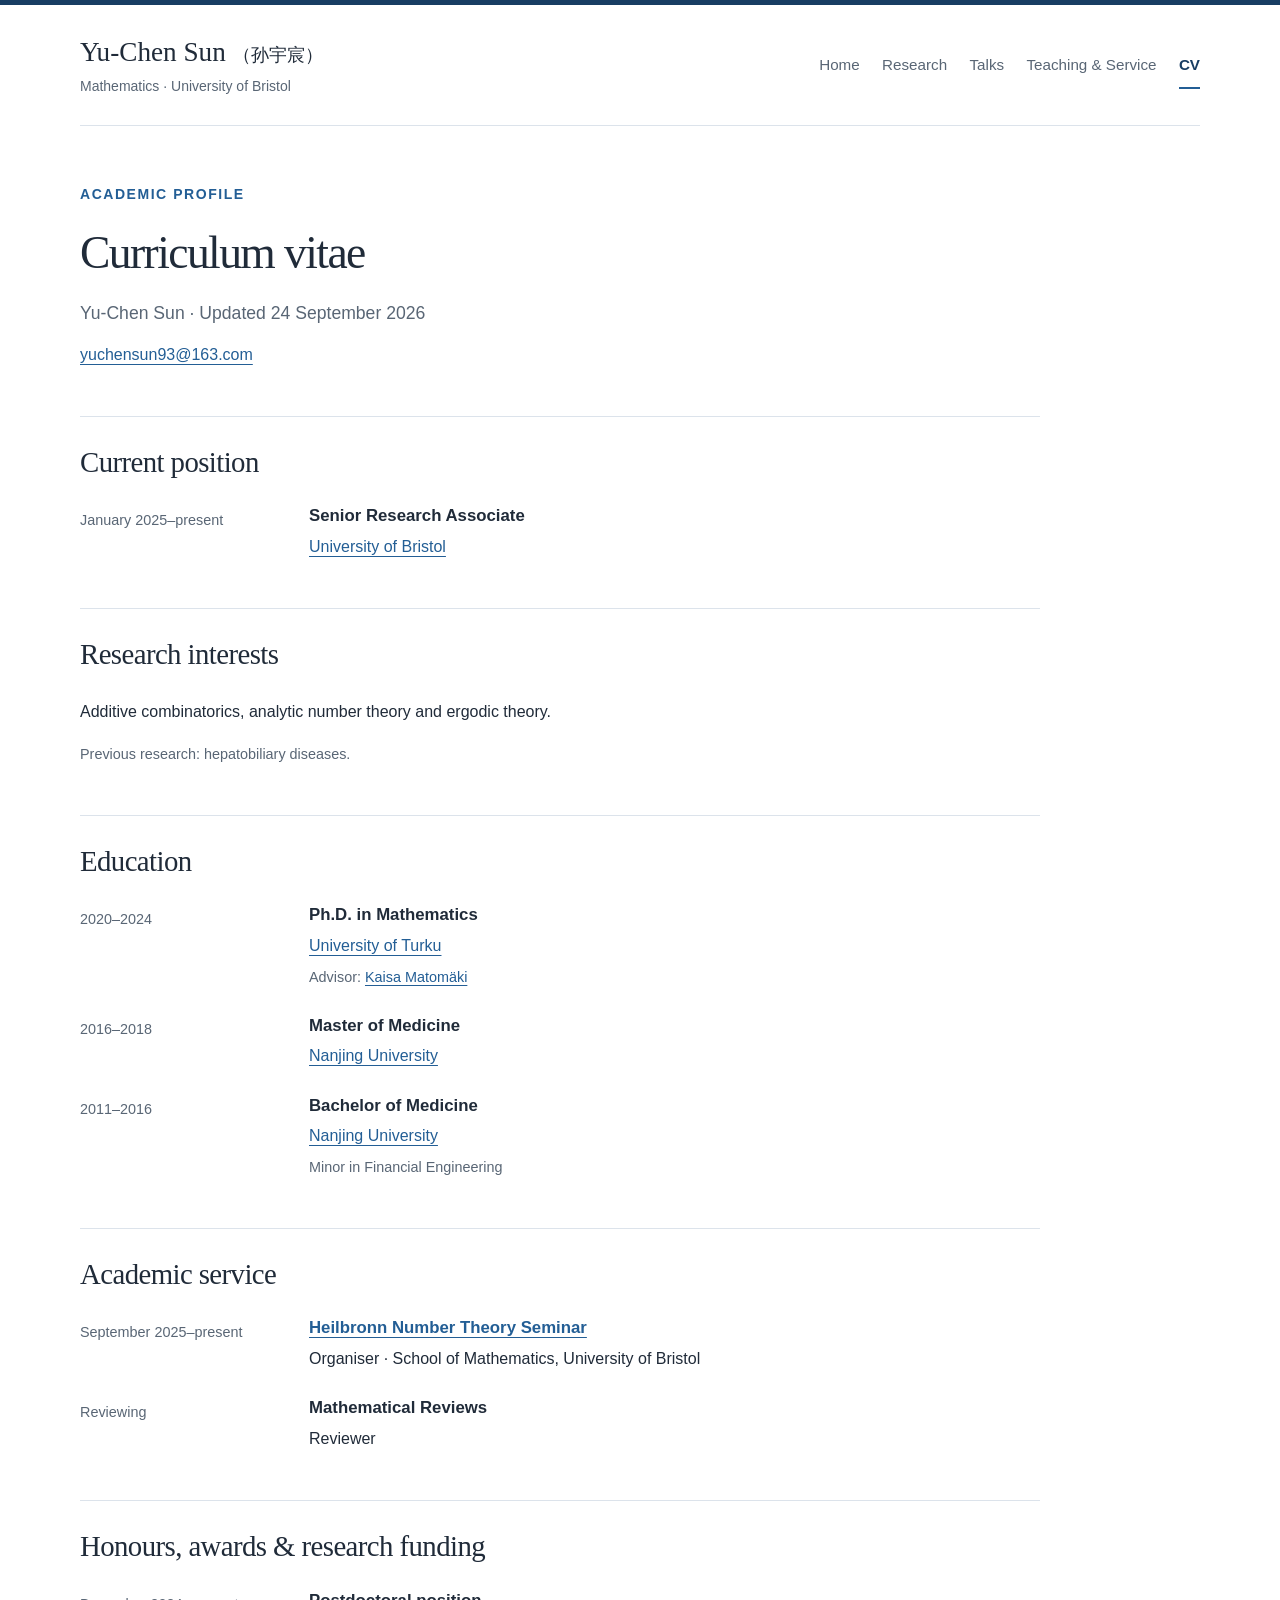
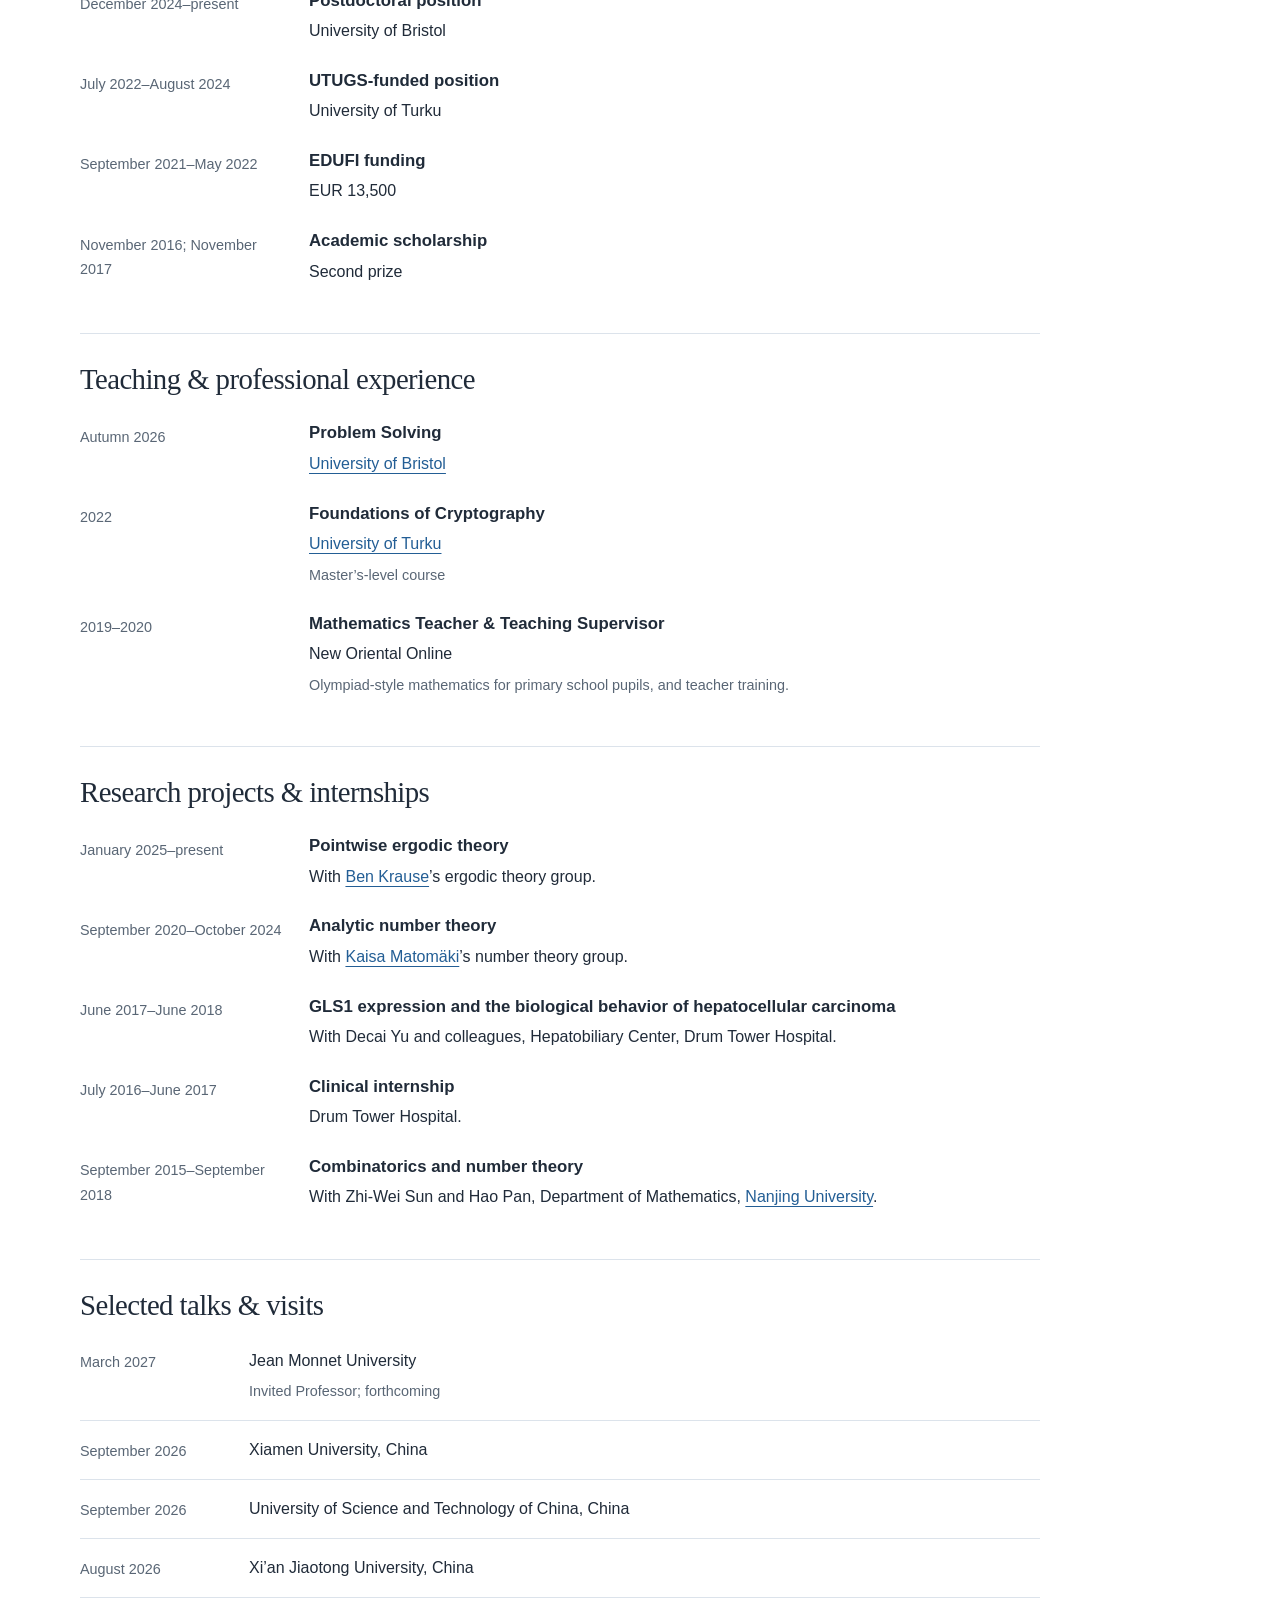
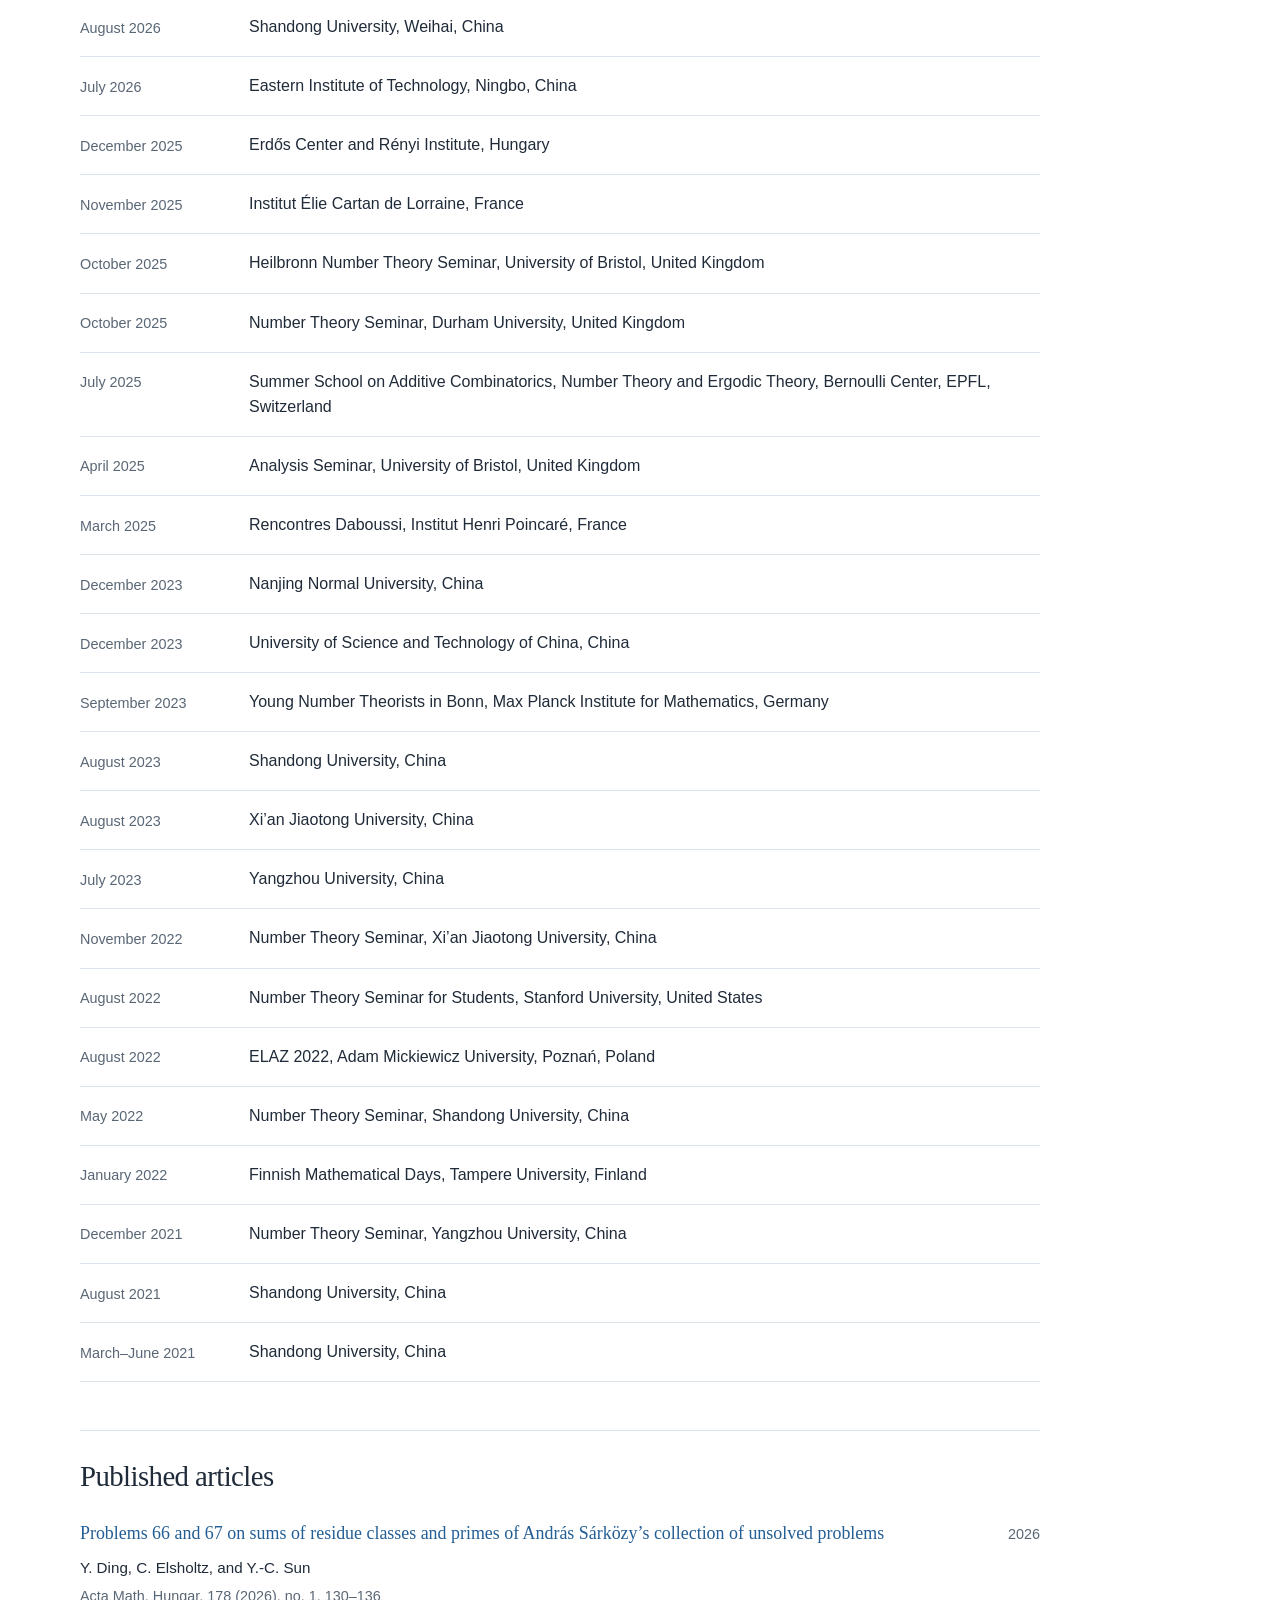
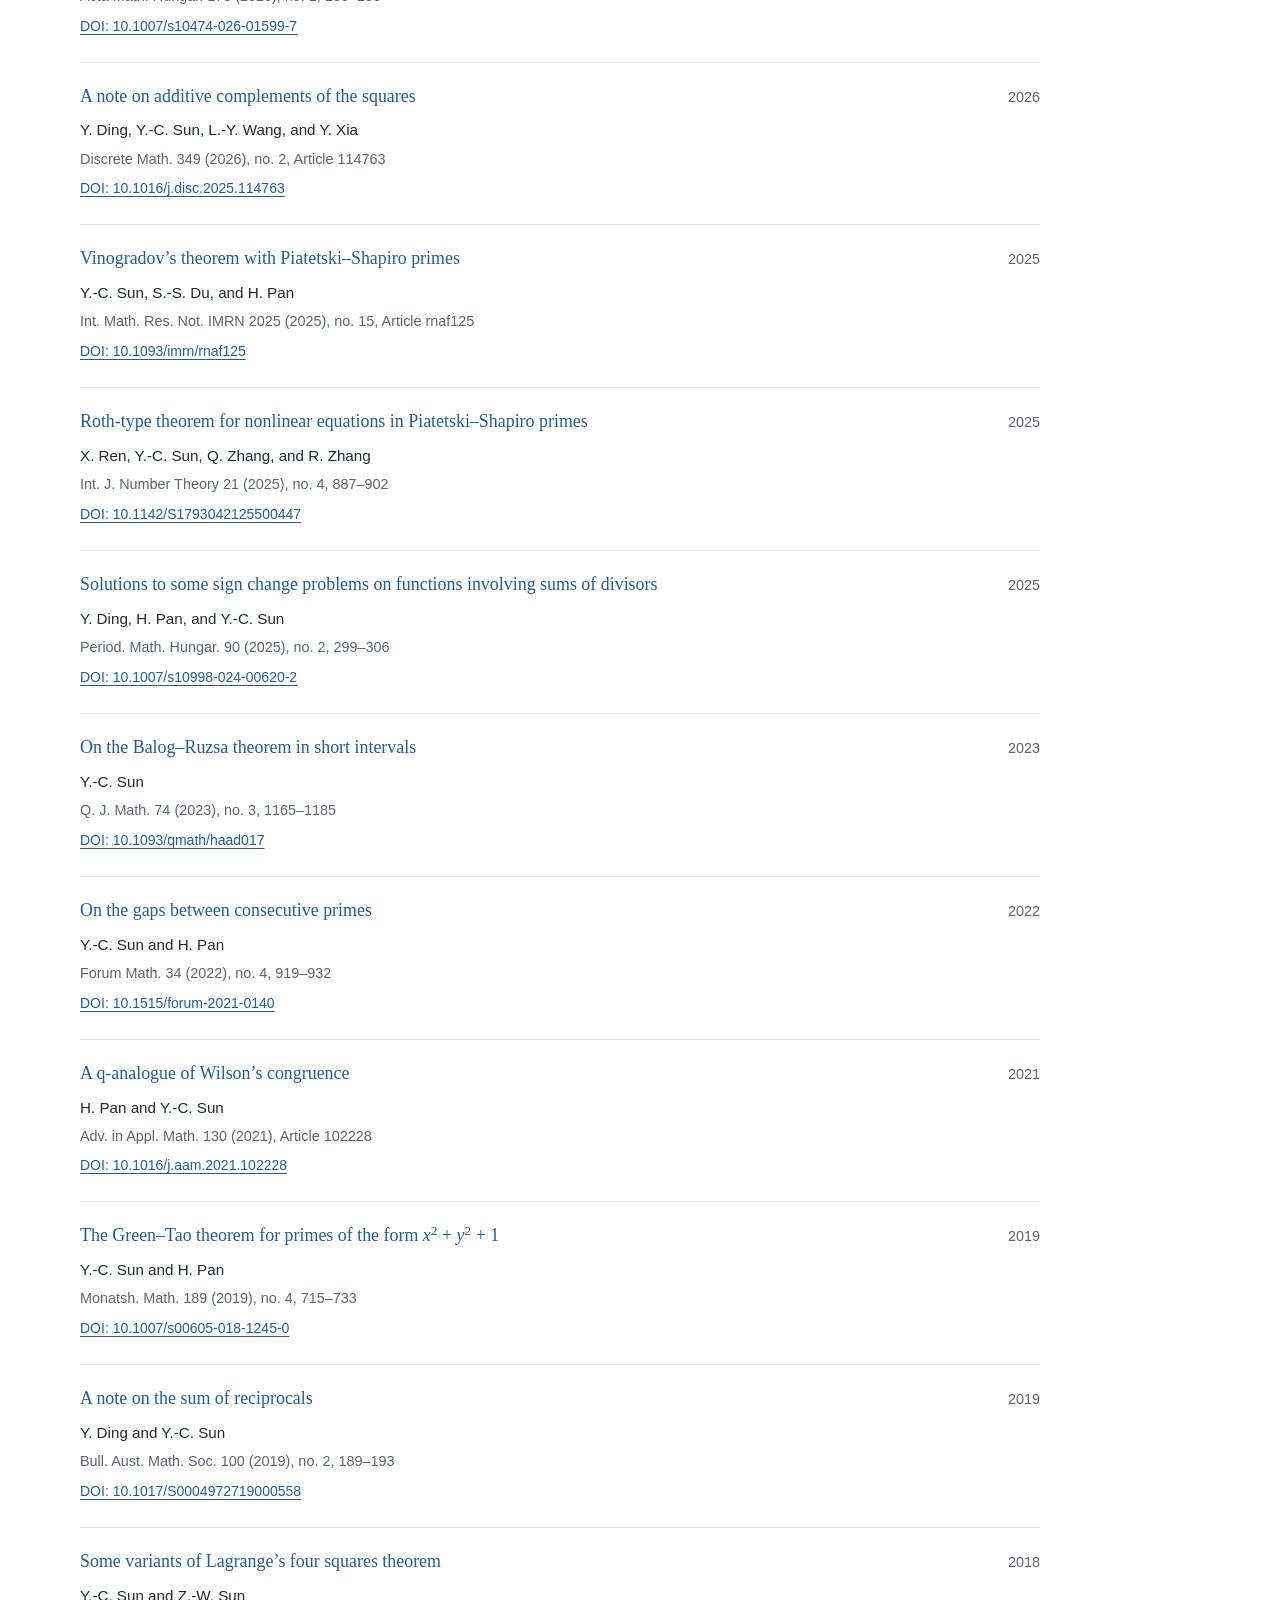
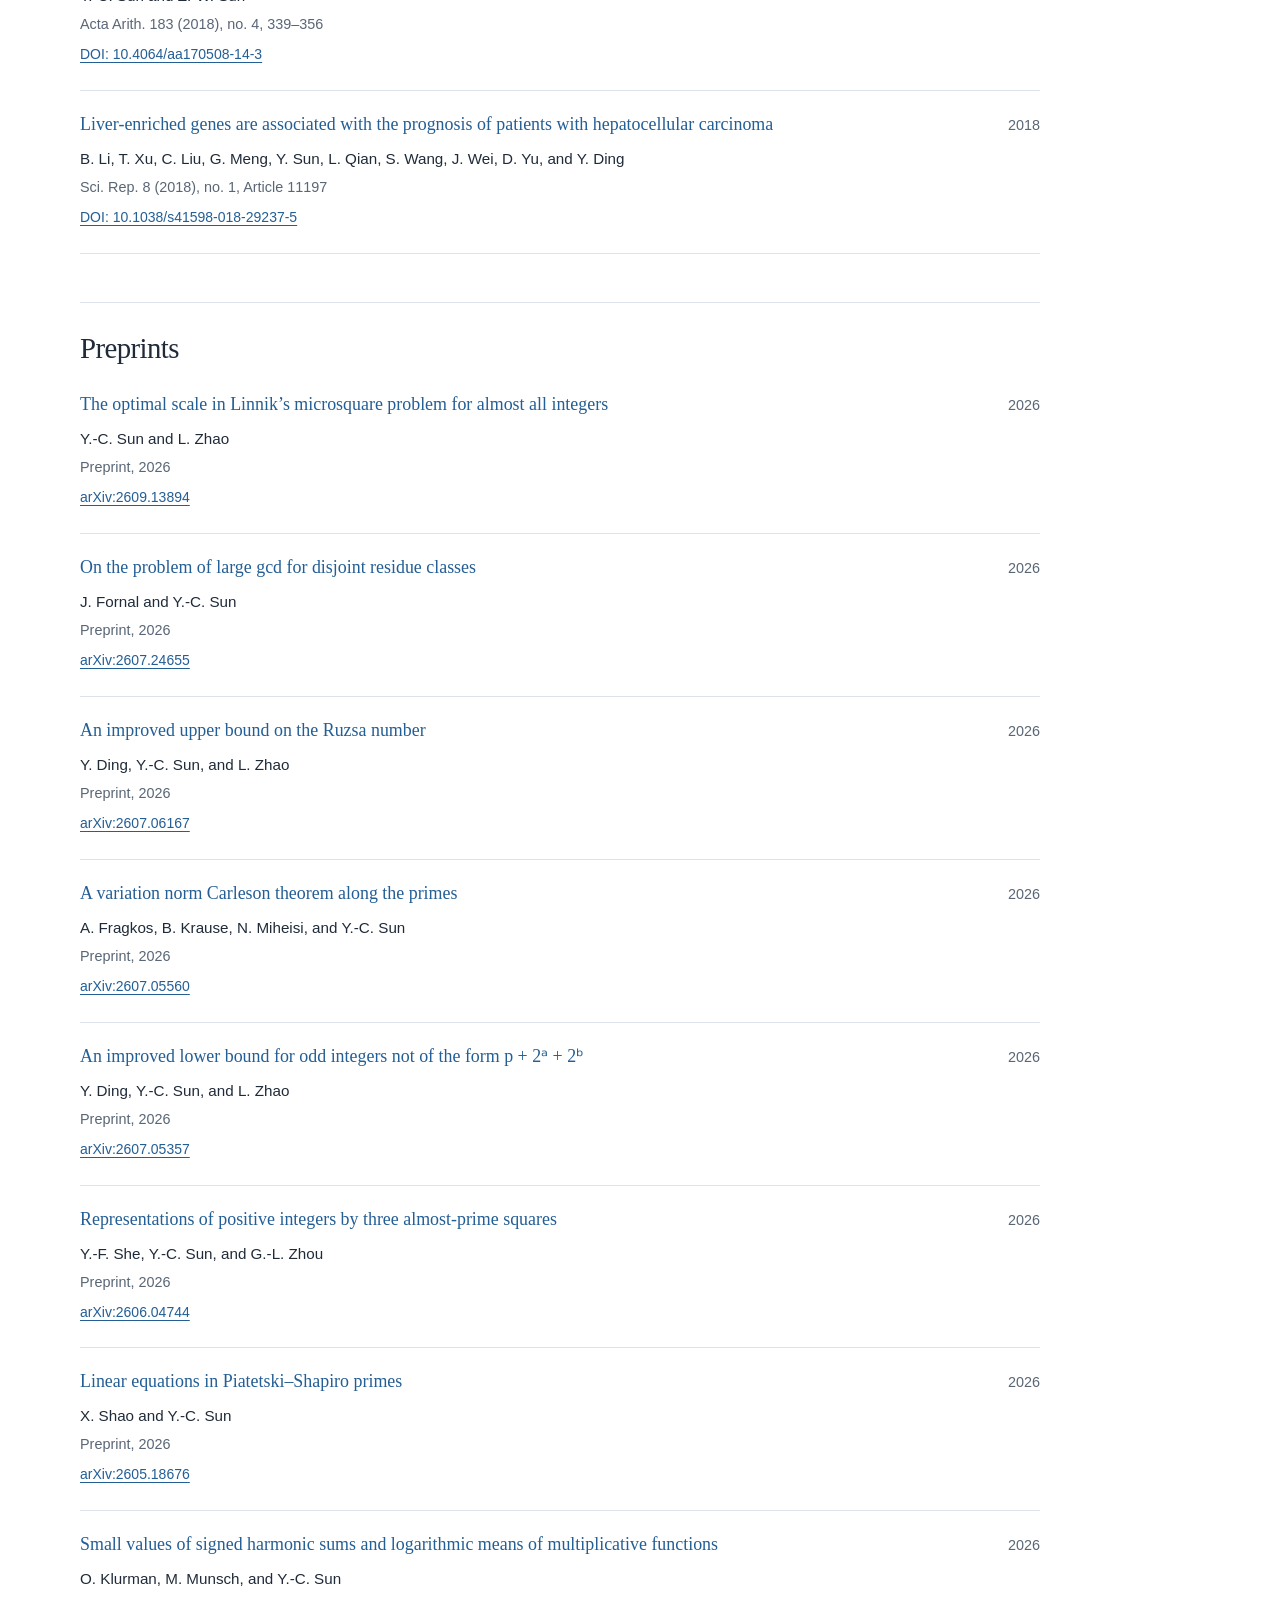
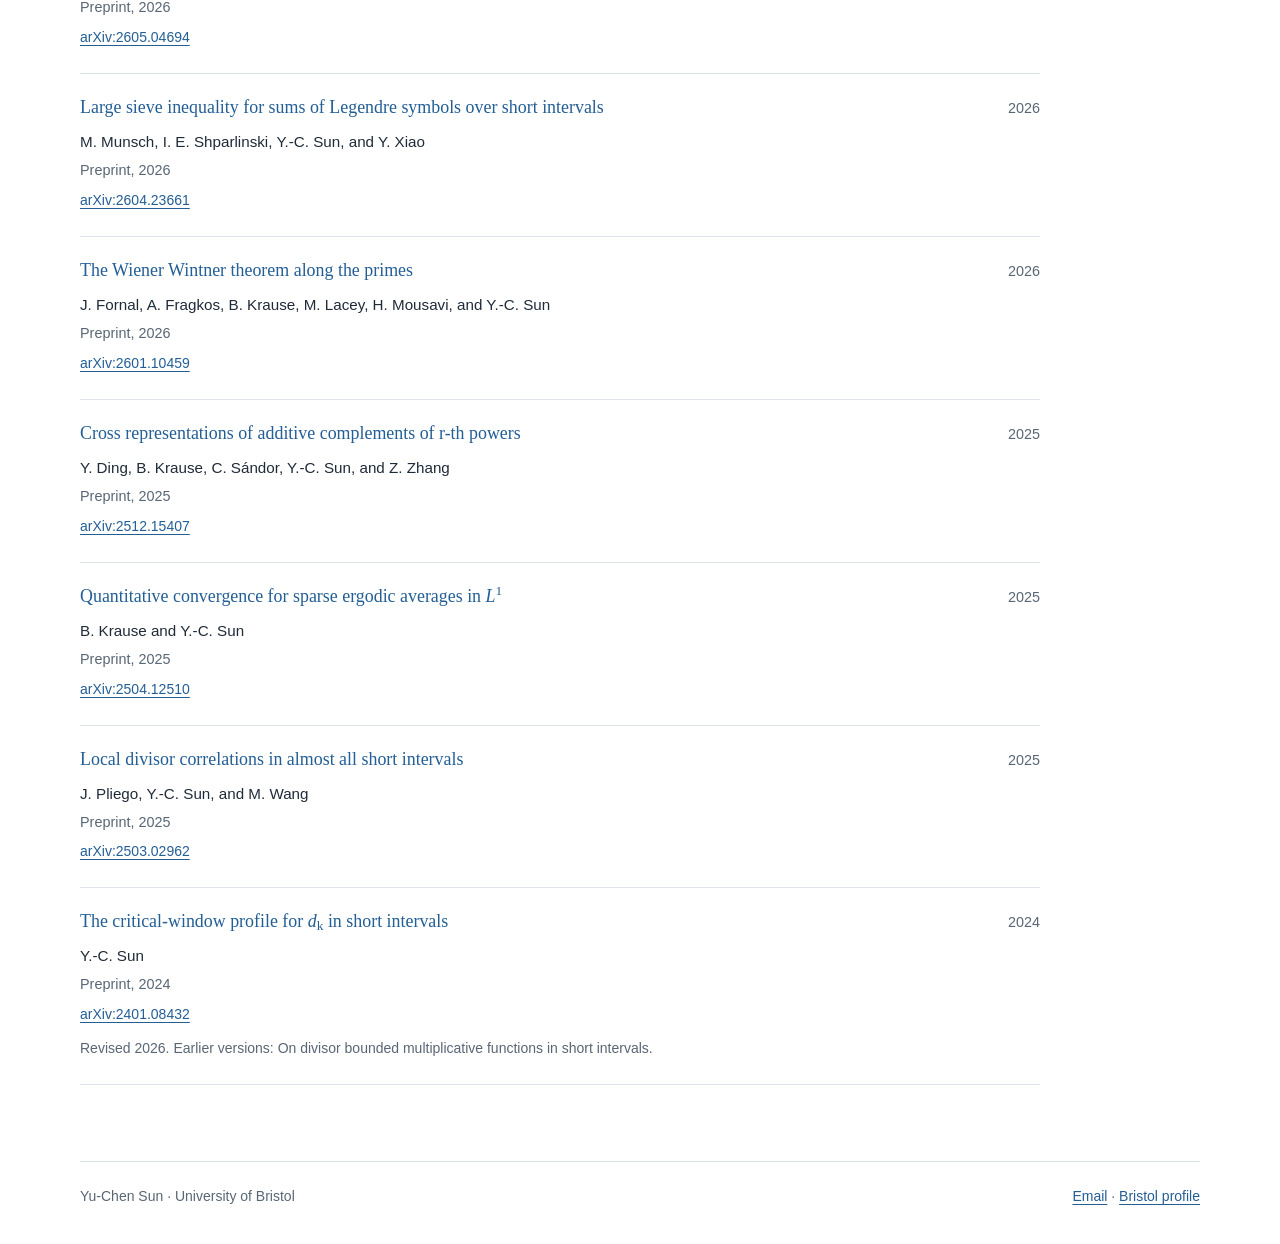
==== commit fc2e8b3b: "Add homepage portrait and update name and talks" ====
--- a/cv.html
+++ b/cv.html
@@ -16,7 +16,7 @@
 <body>
   <a class="skip-link" href="#main">Skip to content</a>
   <header class="site-header wrap">
-    <a class="wordmark" href="index.html">Yu-Chen Sun<span>Mathematics · University of Bristol</span></a>
+    <a class="wordmark" href="index.html">Yu-Chen Sun <small class="chinese-name" lang="zh">（孙宇宸）</small><span>Mathematics · University of Bristol</span></a>
     <nav aria-label="Main navigation"><a href="index.html">Home</a><a href="research.html">Research</a><a href="talks.html">Talks</a><a href="teaching.html">Teaching &amp; Service</a><a href="cv.html" aria-current="page">CV</a></nav>
   </header>
   <main id="main" class="wrap" tabindex="-1"><div class="page-heading"><p class="eyebrow">Academic profile</p><h1>Curriculum vitae</h1><p class="lead">Yu-Chen Sun · Updated 24 September 2026</p><p class="cv-contact"><a href="mailto:yuchensun93@163.com">yuchensun93@163.com</a></p></div><div class="cv-document"><section><h2>Current position</h2><div class="timeline"><div class="timeline-item"><p class="date">January 2025–present</p><div><h3>Senior Research Associate</h3><p><a href="https://www.bristol.ac.uk/maths/">University of Bristol</a></p></div></div></div></section><section><h2>Research interests</h2><p>Additive combinatorics, analytic number theory and ergodic theory.</p><p class="detail">Previous research: hepatobiliary diseases.</p></section><section><h2>Education</h2><div class="timeline">
@@ -30,7 +30,7 @@
       <div class="timeline-item"><p class="date">Autumn 2026</p><div><h3>Problem Solving</h3><p><a href="https://www.bristol.ac.uk/maths/">University of Bristol</a></p></div></div>
       <div class="timeline-item"><p class="date">2022</p><div><h3>Foundations of Cryptography</h3><p><a href="https://www.utu.fi/en">University of Turku</a></p><p class="detail">Master’s-level course</p></div></div>
       <div class="timeline-item"><p class="date">2019–2020</p><div><h3>Mathematics Teacher & Teaching Supervisor</h3><p>New Oriental Online</p><p class="detail">Olympiad-style mathematics for primary school pupils, and teacher training.</p></div></div>
-    </div></section><section><h2>Research projects & internships</h2><div class="timeline"><div class="timeline-item"><p class="date">January 2025–present</p><div><h3>Pointwise ergodic theory</h3><p>With <a href="https://www.bristol.ac.uk/people/person/Ben-Krause-529bc1e7-bfac-432d-984e-10097df1178e/">Ben Krause</a>’s ergodic theory group.</p></div></div><div class="timeline-item"><p class="date">September 2020–October 2024</p><div><h3>Analytic number theory</h3><p>With <a href="https://users.utu.fi/ksmato/">Kaisa Matomäki</a>’s number theory group.</p></div></div><div class="timeline-item"><p class="date">June 2017–June 2018</p><div><h3>GLS1 expression and the biological behavior of hepatocellular carcinoma</h3><p>With Decai Yu and colleagues, Hepatobiliary Center, Drum Tower Hospital.</p></div></div><div class="timeline-item"><p class="date">July 2016–June 2017</p><div><h3>Clinical internship</h3><p>Drum Tower Hospital.</p></div></div><div class="timeline-item"><p class="date">September 2015–September 2018</p><div><h3>Combinatorics and number theory</h3><p>With Zhi-Wei Sun and Hao Pan, Department of Mathematics, <a href="https://www.nju.edu.cn/en/">Nanjing University</a>.</p></div></div></div></section><section><h2>Selected talks & visits</h2><ul class="talk-list" role="list"><li class="talk-row"><p class="date">March 2027</p><div><h3>Saint-Étienne, France</h3><p class="detail">Invited Professor; forthcoming</p></div></li><li class="talk-row"><p class="date">December 2026</p><div><h3>Qiuzhen College, Tsinghua University, China</h3><p class="detail">conference; forthcoming</p></div></li><li class="talk-row"><p class="date">September 2026</p><div><h3>Xiamen University, China</h3></div></li><li class="talk-row"><p class="date">September 2026</p><div><h3>University of Science and Technology of China, China</h3></div></li><li class="talk-row"><p class="date">August 2026</p><div><h3>Xi’an Jiaotong University, China</h3></div></li><li class="talk-row"><p class="date">August 2026</p><div><h3>Shandong University, Weihai, China</h3></div></li><li class="talk-row"><p class="date">July 2026</p><div><h3>Eastern Institute of Technology, Ningbo, China</h3></div></li><li class="talk-row"><p class="date">December 2025</p><div><h3>Erdős Center and Rényi Institute, Hungary</h3></div></li><li class="talk-row"><p class="date">November 2025</p><div><h3>Institut Élie Cartan de Lorraine, France</h3></div></li><li class="talk-row"><p class="date">October 2025</p><div><h3>Heilbronn Number Theory Seminar, University of Bristol, United Kingdom</h3></div></li><li class="talk-row"><p class="date">October 2025</p><div><h3>Number Theory Seminar, Durham University, United Kingdom</h3></div></li><li class="talk-row"><p class="date">July 2025</p><div><h3>Summer School on Additive Combinatorics, Number Theory and Ergodic Theory, Bernoulli Center, EPFL, Switzerland</h3></div></li><li class="talk-row"><p class="date">April 2025</p><div><h3>Analysis Seminar, University of Bristol, United Kingdom</h3></div></li><li class="talk-row"><p class="date">March 2025</p><div><h3>Rencontres Daboussi, Institut Henri Poincaré, France</h3></div></li><li class="talk-row"><p class="date">December 2023</p><div><h3>Nanjing Normal University, China</h3></div></li><li class="talk-row"><p class="date">December 2023</p><div><h3>University of Science and Technology of China, China</h3></div></li><li class="talk-row"><p class="date">September 2023</p><div><h3>Young Number Theorists in Bonn, Max Planck Institute for Mathematics, Germany</h3></div></li><li class="talk-row"><p class="date">August 2023</p><div><h3>Shandong University, China</h3></div></li><li class="talk-row"><p class="date">August 2023</p><div><h3>Xi’an Jiaotong University, China</h3></div></li><li class="talk-row"><p class="date">July 2023</p><div><h3>Yangzhou University, China</h3></div></li><li class="talk-row"><p class="date">November 2022</p><div><h3>Number Theory Seminar, Xi’an Jiaotong University, China</h3></div></li><li class="talk-row"><p class="date">August 2022</p><div><h3>Number Theory Seminar for Students, Stanford University, United States</h3></div></li><li class="talk-row"><p class="date">August 2022</p><div><h3>ELAZ 2022, Adam Mickiewicz University, Poznań, Poland</h3></div></li><li class="talk-row"><p class="date">May 2022</p><div><h3>Number Theory Seminar, Shandong University, China</h3></div></li><li class="talk-row"><p class="date">January 2022</p><div><h3>Finnish Mathematical Days, Tampere University, Finland</h3></div></li><li class="talk-row"><p class="date">December 2021</p><div><h3>Number Theory Seminar, Yangzhou University, China</h3></div></li><li class="talk-row"><p class="date">August 2021</p><div><h3>Shandong University, China</h3></div></li><li class="talk-row"><p class="date">March–June 2021</p><div><h3>Shandong University, China</h3></div></li></ul></section><section><h2>Published articles</h2><ol class="paper-list" role="list"><li class="paper" id="paper-1">
+    </div></section><section><h2>Research projects & internships</h2><div class="timeline"><div class="timeline-item"><p class="date">January 2025–present</p><div><h3>Pointwise ergodic theory</h3><p>With <a href="https://www.bristol.ac.uk/people/person/Ben-Krause-529bc1e7-bfac-432d-984e-10097df1178e/">Ben Krause</a>’s ergodic theory group.</p></div></div><div class="timeline-item"><p class="date">September 2020–October 2024</p><div><h3>Analytic number theory</h3><p>With <a href="https://users.utu.fi/ksmato/">Kaisa Matomäki</a>’s number theory group.</p></div></div><div class="timeline-item"><p class="date">June 2017–June 2018</p><div><h3>GLS1 expression and the biological behavior of hepatocellular carcinoma</h3><p>With Decai Yu and colleagues, Hepatobiliary Center, Drum Tower Hospital.</p></div></div><div class="timeline-item"><p class="date">July 2016–June 2017</p><div><h3>Clinical internship</h3><p>Drum Tower Hospital.</p></div></div><div class="timeline-item"><p class="date">September 2015–September 2018</p><div><h3>Combinatorics and number theory</h3><p>With Zhi-Wei Sun and Hao Pan, Department of Mathematics, <a href="https://www.nju.edu.cn/en/">Nanjing University</a>.</p></div></div></div></section><section><h2>Selected talks & visits</h2><ul class="talk-list" role="list"><li class="talk-row"><p class="date">March 2027</p><div><h3>Jean Monnet University</h3><p class="detail">Invited Professor; forthcoming</p></div></li><li class="talk-row"><p class="date">September 2026</p><div><h3>Xiamen University, China</h3></div></li><li class="talk-row"><p class="date">September 2026</p><div><h3>University of Science and Technology of China, China</h3></div></li><li class="talk-row"><p class="date">August 2026</p><div><h3>Xi’an Jiaotong University, China</h3></div></li><li class="talk-row"><p class="date">August 2026</p><div><h3>Shandong University, Weihai, China</h3></div></li><li class="talk-row"><p class="date">July 2026</p><div><h3>Eastern Institute of Technology, Ningbo, China</h3></div></li><li class="talk-row"><p class="date">December 2025</p><div><h3>Erdős Center and Rényi Institute, Hungary</h3></div></li><li class="talk-row"><p class="date">November 2025</p><div><h3>Institut Élie Cartan de Lorraine, France</h3></div></li><li class="talk-row"><p class="date">October 2025</p><div><h3>Heilbronn Number Theory Seminar, University of Bristol, United Kingdom</h3></div></li><li class="talk-row"><p class="date">October 2025</p><div><h3>Number Theory Seminar, Durham University, United Kingdom</h3></div></li><li class="talk-row"><p class="date">July 2025</p><div><h3>Summer School on Additive Combinatorics, Number Theory and Ergodic Theory, Bernoulli Center, EPFL, Switzerland</h3></div></li><li class="talk-row"><p class="date">April 2025</p><div><h3>Analysis Seminar, University of Bristol, United Kingdom</h3></div></li><li class="talk-row"><p class="date">March 2025</p><div><h3>Rencontres Daboussi, Institut Henri Poincaré, France</h3></div></li><li class="talk-row"><p class="date">December 2023</p><div><h3>Nanjing Normal University, China</h3></div></li><li class="talk-row"><p class="date">December 2023</p><div><h3>University of Science and Technology of China, China</h3></div></li><li class="talk-row"><p class="date">September 2023</p><div><h3>Young Number Theorists in Bonn, Max Planck Institute for Mathematics, Germany</h3></div></li><li class="talk-row"><p class="date">August 2023</p><div><h3>Shandong University, China</h3></div></li><li class="talk-row"><p class="date">August 2023</p><div><h3>Xi’an Jiaotong University, China</h3></div></li><li class="talk-row"><p class="date">July 2023</p><div><h3>Yangzhou University, China</h3></div></li><li class="talk-row"><p class="date">November 2022</p><div><h3>Number Theory Seminar, Xi’an Jiaotong University, China</h3></div></li><li class="talk-row"><p class="date">August 2022</p><div><h3>Number Theory Seminar for Students, Stanford University, United States</h3></div></li><li class="talk-row"><p class="date">August 2022</p><div><h3>ELAZ 2022, Adam Mickiewicz University, Poznań, Poland</h3></div></li><li class="talk-row"><p class="date">May 2022</p><div><h3>Number Theory Seminar, Shandong University, China</h3></div></li><li class="talk-row"><p class="date">January 2022</p><div><h3>Finnish Mathematical Days, Tampere University, Finland</h3></div></li><li class="talk-row"><p class="date">December 2021</p><div><h3>Number Theory Seminar, Yangzhou University, China</h3></div></li><li class="talk-row"><p class="date">August 2021</p><div><h3>Shandong University, China</h3></div></li><li class="talk-row"><p class="date">March–June 2021</p><div><h3>Shandong University, China</h3></div></li></ul></section><section><h2>Published articles</h2><ol class="paper-list" role="list"><li class="paper" id="paper-1">
           <div class="paper-top"><h3><a href="https://doi.org/10.1007/s10474-026-01599-7">Problems 66 and 67 on sums of residue classes and primes of András Sárközy’s collection of unsolved problems</a></h3><span class="paper-year">2026</span></div>
           <p class="paper-authors">Y. Ding, C. Elsholtz, and Y.-C. Sun</p>
           <p class="paper-citation">Acta Math. Hungar. 178 (2026), no. 1, 130–136</p>
--- a/style.css
+++ b/style.css
@@ -29,6 +29,8 @@
 .wordmark { color: var(--ink); text-decoration: none; font: 1.7rem/1.25 var(--serif); white-space: nowrap; }
 .wordmark:hover { text-decoration: none; color: var(--deep-blue); }
 .wordmark span { display: block; font: .875rem/1.6 var(--sans); color: var(--muted); margin-top: .4rem; }
+.chinese-name { font: 400 .42em/1.5 var(--sans); letter-spacing: 0; white-space: nowrap; }
+.wordmark .chinese-name { font-size: .65em; }
 nav { display: flex; flex-wrap: wrap; gap: 1.4rem; align-items: center; }
 .site-header nav a { color: var(--muted); text-decoration: none; font-size: .95rem; padding-block: .55rem; border-bottom: 2px solid transparent; white-space: nowrap; }
 .site-header nav a:hover, .site-header nav a[aria-current='page'] { color: var(--deep-blue); border-bottom-color: var(--blue); }
@@ -36,10 +38,12 @@
 main { padding-block: 57px 76px; }
 .eyebrow { margin: 0 0 1rem; font-size: .875rem; font-weight: 600; letter-spacing: .11em; text-transform: uppercase; color: var(--blue); }
 .role { font-size: 1.22rem; color: var(--muted); margin-block: .7rem 2rem; }
-.home-layout { display: grid; grid-template-columns: minmax(0, 1fr) 250px; gap: 80px; }
-.home-main { min-width: 0; }
+.home-layout { display: grid; grid-template-columns: minmax(0, 1fr) 250px; grid-template-rows: auto 1fr; gap: 2rem 80px; }
+.home-main { min-width: 0; grid-column: 1; grid-row: 1 / span 2; }
+.profile-photo { grid-column: 2; grid-row: 1; margin: 0; }
+.profile-photo img { display: block; width: 100%; height: auto; border: 1px solid var(--line); border-radius: 3px; }
 .intro p:not(.eyebrow):not(.role) { font-size: 1.05rem; line-height: 1.8; }
-.home-aside { padding-top: .1rem; min-width: 0; }
+.home-aside { padding-top: .1rem; min-width: 0; grid-column: 2; grid-row: 2; }
 .aside-section { padding: 0 0 1.7rem 1.4rem; margin-bottom: 1.4rem; border-left: 2px solid var(--line); }
 .aside-section:first-child { border-left-color: var(--blue); }
 .aside-section h2 { font: 600 .9rem/1.4 var(--sans); color: var(--muted); margin-bottom: .9rem; }
@@ -100,7 +104,7 @@
 .skip-link:focus { top: 1rem; }
 @media (max-width: 1040px) {
   .site-header { align-items: flex-start; flex-direction: column; gap: 1.1rem; }
-  .home-layout { grid-template-columns: minmax(0, 1fr) 230px; gap: 42px; }
+  .home-layout { grid-template-columns: minmax(0, 1fr) 230px; column-gap: 42px; }
   .wrap { width: calc(100% - 64px); }
 }
 @media (max-width: 720px) {
@@ -115,6 +119,9 @@
   h2 { font-size: 1.65rem; }
   .page-heading h1 { font-size: 2.35rem; }
   .home-layout { grid-template-columns: 1fr; gap: 2.7rem; }
+  .profile-photo { grid-column: 1; grid-row: 1; width: min(280px, 100%); }
+  .home-main { grid-column: 1; grid-row: 2; }
+  .home-aside { grid-column: 1; grid-row: 3; }
   .home-aside { display: grid; grid-template-columns: repeat(2, minmax(0, 1fr)); gap: 1.4rem 1rem; padding-top: 1.7rem; border-top: 1px solid var(--line); }
   .aside-section { margin: 0; padding: 0 0 .5rem .8rem; }
   .aside-section p, .interest-list, .aside-section > a { font-size: .875rem; }
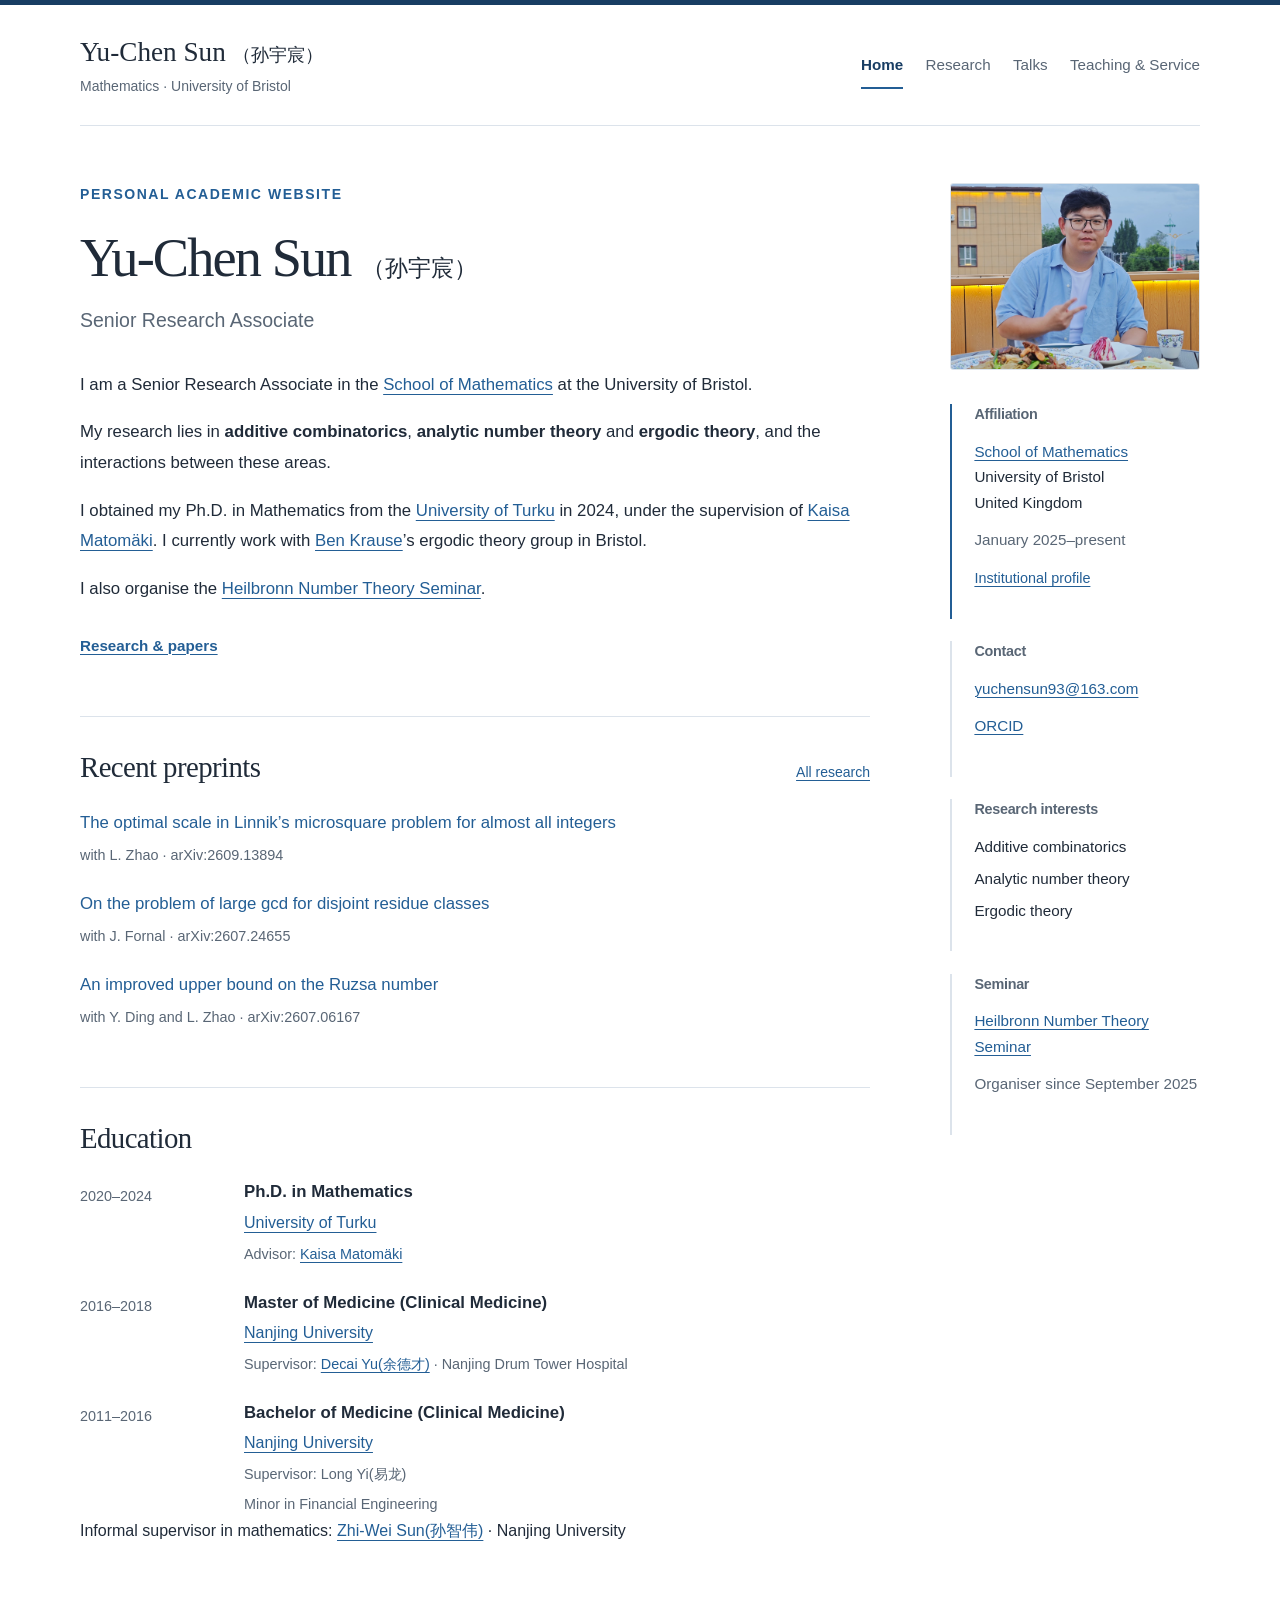
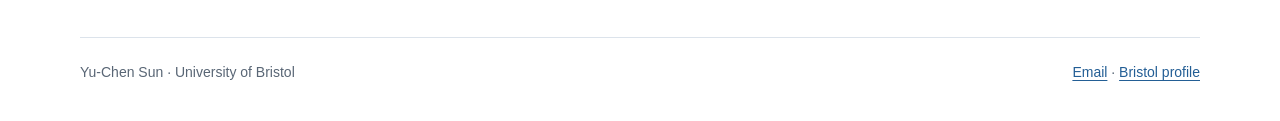
==== commit 7155b805: "Remove CV section and update clinical medicine education and supervisors" ====
--- a/cv.html
+++ b/cv.html
@@ -1,169 +1,2 @@
 <!doctype html>
-<html lang="en">
-<head>
-  <meta charset="utf-8">
-  <meta name="viewport" content="width=device-width, initial-scale=1">
-  <meta name="description" content="Professional curriculum vitae of Yu-Chen Sun: education, research, teaching, service and publications.">
-  <meta name="theme-color" content="#183d63">
-  <meta property="og:title" content="Curriculum Vitae | Yu-Chen Sun">
-  <meta property="og:description" content="Professional curriculum vitae of Yu-Chen Sun: education, research, teaching, service and publications.">
-  <meta property="og:type" content="website">
-  <title>Curriculum Vitae | Yu-Chen Sun</title>
-  <link rel="canonical" href="https://yucsun93.github.io/cv.html">
-  <link rel="icon" type="image/svg+xml" href="favicon.svg">
-  <link rel="stylesheet" href="style.css">
-</head>
-<body>
-  <a class="skip-link" href="#main">Skip to content</a>
-  <header class="site-header wrap">
-    <a class="wordmark" href="index.html">Yu-Chen Sun <small class="chinese-name" lang="zh">（孙宇宸）</small><span>Mathematics · University of Bristol</span></a>
-    <nav aria-label="Main navigation"><a href="index.html">Home</a><a href="research.html">Research</a><a href="talks.html">Talks</a><a href="teaching.html">Teaching &amp; Service</a><a href="cv.html" aria-current="page">CV</a></nav>
-  </header>
-  <main id="main" class="wrap" tabindex="-1"><div class="page-heading"><p class="eyebrow">Academic profile</p><h1>Curriculum vitae</h1><p class="lead">Yu-Chen Sun · Updated 24 September 2026</p><p class="cv-contact"><a href="mailto:yuchensun93@163.com">yuchensun93@163.com</a></p></div><div class="cv-document"><section><h2>Current position</h2><div class="timeline"><div class="timeline-item"><p class="date">January 2025–present</p><div><h3>Senior Research Associate</h3><p><a href="https://www.bristol.ac.uk/maths/">University of Bristol</a></p></div></div></div></section><section><h2>Research interests</h2><p>Additive combinatorics, analytic number theory and ergodic theory.</p><p class="detail">Previous research: hepatobiliary diseases.</p></section><section><h2>Education</h2><div class="timeline">
-      <div class="timeline-item"><p class="date">2020–2024</p><div><h3>Ph.D. in Mathematics</h3><p><a href="https://www.utu.fi/en">University of Turku</a></p><p class="detail">Advisor: <a href="https://users.utu.fi/ksmato/">Kaisa Matomäki</a></p></div></div>
-      <div class="timeline-item"><p class="date">2016–2018</p><div><h3>Master of Medicine</h3><p><a href="https://www.nju.edu.cn/en/">Nanjing University</a></p></div></div>
-      <div class="timeline-item"><p class="date">2011–2016</p><div><h3>Bachelor of Medicine</h3><p><a href="https://www.nju.edu.cn/en/">Nanjing University</a></p><p class="detail">Minor in Financial Engineering</p></div></div>
-    </div></section><section><h2>Academic service</h2><div class="timeline">
-      <div class="timeline-item"><p class="date">September 2025–present</p><div><h3><a href="https://www.bristolmathsresearch.org/events/heilbronn-number-theory/">Heilbronn Number Theory Seminar</a></h3><p>Organiser · School of Mathematics, University of Bristol</p></div></div>
-      <div class="timeline-item"><p class="date">Reviewing</p><div><h3>Mathematical Reviews</h3><p>Reviewer</p></div></div>
-    </div></section><section><h2>Honours, awards & research funding</h2><div class="timeline"><div class="timeline-item"><p class="date">December 2024–present</p><div><h3>Postdoctoral position</h3><p>University of Bristol</p></div></div><div class="timeline-item"><p class="date">July 2022–August 2024</p><div><h3>UTUGS-funded position</h3><p>University of Turku</p></div></div><div class="timeline-item"><p class="date">September 2021–May 2022</p><div><h3>EDUFI funding</h3><p>EUR 13,500</p></div></div><div class="timeline-item"><p class="date">November 2016; November 2017</p><div><h3>Academic scholarship</h3><p>Second prize</p></div></div></div></section><section><h2>Teaching & professional experience</h2><div class="timeline">
-      <div class="timeline-item"><p class="date">Autumn 2026</p><div><h3>Problem Solving</h3><p><a href="https://www.bristol.ac.uk/maths/">University of Bristol</a></p></div></div>
-      <div class="timeline-item"><p class="date">2022</p><div><h3>Foundations of Cryptography</h3><p><a href="https://www.utu.fi/en">University of Turku</a></p><p class="detail">Master’s-level course</p></div></div>
-      <div class="timeline-item"><p class="date">2019–2020</p><div><h3>Mathematics Teacher & Teaching Supervisor</h3><p>New Oriental Online</p><p class="detail">Olympiad-style mathematics for primary school pupils, and teacher training.</p></div></div>
-    </div></section><section><h2>Research projects & internships</h2><div class="timeline"><div class="timeline-item"><p class="date">January 2025–present</p><div><h3>Pointwise ergodic theory</h3><p>With <a href="https://www.bristol.ac.uk/people/person/Ben-Krause-529bc1e7-bfac-432d-984e-10097df1178e/">Ben Krause</a>’s ergodic theory group.</p></div></div><div class="timeline-item"><p class="date">September 2020–October 2024</p><div><h3>Analytic number theory</h3><p>With <a href="https://users.utu.fi/ksmato/">Kaisa Matomäki</a>’s number theory group.</p></div></div><div class="timeline-item"><p class="date">June 2017–June 2018</p><div><h3>GLS1 expression and the biological behavior of hepatocellular carcinoma</h3><p>With Decai Yu and colleagues, Hepatobiliary Center, Drum Tower Hospital.</p></div></div><div class="timeline-item"><p class="date">July 2016–June 2017</p><div><h3>Clinical internship</h3><p>Drum Tower Hospital.</p></div></div><div class="timeline-item"><p class="date">September 2015–September 2018</p><div><h3>Combinatorics and number theory</h3><p>With Zhi-Wei Sun and Hao Pan, Department of Mathematics, <a href="https://www.nju.edu.cn/en/">Nanjing University</a>.</p></div></div></div></section><section><h2>Selected talks & visits</h2><ul class="talk-list" role="list"><li class="talk-row"><p class="date">March 2027</p><div><h3>Jean Monnet University</h3><p class="detail">Invited Professor; forthcoming</p></div></li><li class="talk-row"><p class="date">September 2026</p><div><h3>Xiamen University, China</h3></div></li><li class="talk-row"><p class="date">September 2026</p><div><h3>University of Science and Technology of China, China</h3></div></li><li class="talk-row"><p class="date">August 2026</p><div><h3>Xi’an Jiaotong University, China</h3></div></li><li class="talk-row"><p class="date">August 2026</p><div><h3>Shandong University, Weihai, China</h3></div></li><li class="talk-row"><p class="date">July 2026</p><div><h3>Eastern Institute of Technology, Ningbo, China</h3></div></li><li class="talk-row"><p class="date">December 2025</p><div><h3>Erdős Center and Rényi Institute, Hungary</h3></div></li><li class="talk-row"><p class="date">November 2025</p><div><h3>Institut Élie Cartan de Lorraine, France</h3></div></li><li class="talk-row"><p class="date">October 2025</p><div><h3>Heilbronn Number Theory Seminar, University of Bristol, United Kingdom</h3></div></li><li class="talk-row"><p class="date">October 2025</p><div><h3>Number Theory Seminar, Durham University, United Kingdom</h3></div></li><li class="talk-row"><p class="date">July 2025</p><div><h3>Summer School on Additive Combinatorics, Number Theory and Ergodic Theory, Bernoulli Center, EPFL, Switzerland</h3></div></li><li class="talk-row"><p class="date">April 2025</p><div><h3>Analysis Seminar, University of Bristol, United Kingdom</h3></div></li><li class="talk-row"><p class="date">March 2025</p><div><h3>Rencontres Daboussi, Institut Henri Poincaré, France</h3></div></li><li class="talk-row"><p class="date">December 2023</p><div><h3>Nanjing Normal University, China</h3></div></li><li class="talk-row"><p class="date">December 2023</p><div><h3>University of Science and Technology of China, China</h3></div></li><li class="talk-row"><p class="date">September 2023</p><div><h3>Young Number Theorists in Bonn, Max Planck Institute for Mathematics, Germany</h3></div></li><li class="talk-row"><p class="date">August 2023</p><div><h3>Shandong University, China</h3></div></li><li class="talk-row"><p class="date">August 2023</p><div><h3>Xi’an Jiaotong University, China</h3></div></li><li class="talk-row"><p class="date">July 2023</p><div><h3>Yangzhou University, China</h3></div></li><li class="talk-row"><p class="date">November 2022</p><div><h3>Number Theory Seminar, Xi’an Jiaotong University, China</h3></div></li><li class="talk-row"><p class="date">August 2022</p><div><h3>Number Theory Seminar for Students, Stanford University, United States</h3></div></li><li class="talk-row"><p class="date">August 2022</p><div><h3>ELAZ 2022, Adam Mickiewicz University, Poznań, Poland</h3></div></li><li class="talk-row"><p class="date">May 2022</p><div><h3>Number Theory Seminar, Shandong University, China</h3></div></li><li class="talk-row"><p class="date">January 2022</p><div><h3>Finnish Mathematical Days, Tampere University, Finland</h3></div></li><li class="talk-row"><p class="date">December 2021</p><div><h3>Number Theory Seminar, Yangzhou University, China</h3></div></li><li class="talk-row"><p class="date">August 2021</p><div><h3>Shandong University, China</h3></div></li><li class="talk-row"><p class="date">March–June 2021</p><div><h3>Shandong University, China</h3></div></li></ul></section><section><h2>Published articles</h2><ol class="paper-list" role="list"><li class="paper" id="paper-1">
-          <div class="paper-top"><h3><a href="https://doi.org/10.1007/s10474-026-01599-7">Problems 66 and 67 on sums of residue classes and primes of András Sárközy’s collection of unsolved problems</a></h3><span class="paper-year">2026</span></div>
-          <p class="paper-authors">Y. Ding, C. Elsholtz, and Y.-C. Sun</p>
-          <p class="paper-citation">Acta Math. Hungar. 178 (2026), no. 1, 130–136</p>
-          <p class="paper-source"><a href="https://doi.org/10.1007/s10474-026-01599-7">DOI: 10.1007/s10474-026-01599-7</a></p>
-        </li><li class="paper" id="paper-2">
-          <div class="paper-top"><h3><a href="https://doi.org/10.1016/j.disc.2025.114763">A note on additive complements of the squares</a></h3><span class="paper-year">2026</span></div>
-          <p class="paper-authors">Y. Ding, Y.-C. Sun, L.-Y. Wang, and Y. Xia</p>
-          <p class="paper-citation">Discrete Math. 349 (2026), no. 2, Article 114763</p>
-          <p class="paper-source"><a href="https://doi.org/10.1016/j.disc.2025.114763">DOI: 10.1016/j.disc.2025.114763</a></p>
-        </li><li class="paper" id="paper-3">
-          <div class="paper-top"><h3><a href="https://doi.org/10.1093/imrn/rnaf125">Vinogradov’s theorem with Piatetski–Shapiro primes</a></h3><span class="paper-year">2025</span></div>
-          <p class="paper-authors">Y.-C. Sun, S.-S. Du, and H. Pan</p>
-          <p class="paper-citation">Int. Math. Res. Not. IMRN 2025 (2025), no. 15, Article rnaf125</p>
-          <p class="paper-source"><a href="https://doi.org/10.1093/imrn/rnaf125">DOI: 10.1093/imrn/rnaf125</a></p>
-        </li><li class="paper" id="paper-4">
-          <div class="paper-top"><h3><a href="https://doi.org/10.1142/S1793042125500447">Roth-type theorem for nonlinear equations in Piatetski–Shapiro primes</a></h3><span class="paper-year">2025</span></div>
-          <p class="paper-authors">X. Ren, Y.-C. Sun, Q. Zhang, and R. Zhang</p>
-          <p class="paper-citation">Int. J. Number Theory 21 (2025), no. 4, 887–902</p>
-          <p class="paper-source"><a href="https://doi.org/10.1142/S1793042125500447">DOI: 10.1142/S1793042125500447</a></p>
-        </li><li class="paper" id="paper-5">
-          <div class="paper-top"><h3><a href="https://doi.org/10.1007/s10998-024-00620-2">Solutions to some sign change problems on functions involving sums of divisors</a></h3><span class="paper-year">2025</span></div>
-          <p class="paper-authors">Y. Ding, H. Pan, and Y.-C. Sun</p>
-          <p class="paper-citation">Period. Math. Hungar. 90 (2025), no. 2, 299–306</p>
-          <p class="paper-source"><a href="https://doi.org/10.1007/s10998-024-00620-2">DOI: 10.1007/s10998-024-00620-2</a></p>
-        </li><li class="paper" id="paper-6">
-          <div class="paper-top"><h3><a href="https://doi.org/10.1093/qmath/haad017">On the Balog–Ruzsa theorem in short intervals</a></h3><span class="paper-year">2023</span></div>
-          <p class="paper-authors">Y.-C. Sun</p>
-          <p class="paper-citation">Q. J. Math. 74 (2023), no. 3, 1165–1185</p>
-          <p class="paper-source"><a href="https://doi.org/10.1093/qmath/haad017">DOI: 10.1093/qmath/haad017</a></p>
-        </li><li class="paper" id="paper-7">
-          <div class="paper-top"><h3><a href="https://doi.org/10.1515/forum-2021-0140">On the gaps between consecutive primes</a></h3><span class="paper-year">2022</span></div>
-          <p class="paper-authors">Y.-C. Sun and H. Pan</p>
-          <p class="paper-citation">Forum Math. 34 (2022), no. 4, 919–932</p>
-          <p class="paper-source"><a href="https://doi.org/10.1515/forum-2021-0140">DOI: 10.1515/forum-2021-0140</a></p>
-        </li><li class="paper" id="paper-8">
-          <div class="paper-top"><h3><a href="https://doi.org/10.1016/j.aam.2021.102228">A q-analogue of Wilson’s congruence</a></h3><span class="paper-year">2021</span></div>
-          <p class="paper-authors">H. Pan and Y.-C. Sun</p>
-          <p class="paper-citation">Adv. in Appl. Math. 130 (2021), Article 102228</p>
-          <p class="paper-source"><a href="https://doi.org/10.1016/j.aam.2021.102228">DOI: 10.1016/j.aam.2021.102228</a></p>
-        </li><li class="paper" id="paper-9">
-          <div class="paper-top"><h3><a href="https://doi.org/10.1007/s00605-018-1245-0">The Green–Tao theorem for primes of the form <i>x</i><sup>2</sup> + <i>y</i><sup>2</sup> + 1</a></h3><span class="paper-year">2019</span></div>
-          <p class="paper-authors">Y.-C. Sun and H. Pan</p>
-          <p class="paper-citation">Monatsh. Math. 189 (2019), no. 4, 715–733</p>
-          <p class="paper-source"><a href="https://doi.org/10.1007/s00605-018-1245-0">DOI: 10.1007/s00605-018-1245-0</a></p>
-        </li><li class="paper" id="paper-10">
-          <div class="paper-top"><h3><a href="https://doi.org/10.1017/S0004972719000558">A note on the sum of reciprocals</a></h3><span class="paper-year">2019</span></div>
-          <p class="paper-authors">Y. Ding and Y.-C. Sun</p>
-          <p class="paper-citation">Bull. Aust. Math. Soc. 100 (2019), no. 2, 189–193</p>
-          <p class="paper-source"><a href="https://doi.org/10.1017/S0004972719000558">DOI: 10.1017/S0004972719000558</a></p>
-        </li><li class="paper" id="paper-11">
-          <div class="paper-top"><h3><a href="https://doi.org/10.4064/aa170508-14-3">Some variants of Lagrange’s four squares theorem</a></h3><span class="paper-year">2018</span></div>
-          <p class="paper-authors">Y.-C. Sun and Z.-W. Sun</p>
-          <p class="paper-citation">Acta Arith. 183 (2018), no. 4, 339–356</p>
-          <p class="paper-source"><a href="https://doi.org/10.4064/aa170508-14-3">DOI: 10.4064/aa170508-14-3</a></p>
-        </li><li class="paper" id="paper-12">
-          <div class="paper-top"><h3><a href="https://doi.org/10.1038/s41598-018-29237-5">Liver-enriched genes are associated with the prognosis of patients with hepatocellular carcinoma</a></h3><span class="paper-year">2018</span></div>
-          <p class="paper-authors">B. Li, T. Xu, C. Liu, G. Meng, Y. Sun, L. Qian, S. Wang, J. Wei, D. Yu, and Y. Ding</p>
-          <p class="paper-citation">Sci. Rep. 8 (2018), no. 1, Article 11197</p>
-          <p class="paper-source"><a href="https://doi.org/10.1038/s41598-018-29237-5">DOI: 10.1038/s41598-018-29237-5</a></p>
-        </li></ol></section><section><h2>Preprints</h2><ol class="paper-list" role="list"><li class="paper" id="paper-13">
-          <div class="paper-top"><h3><a href="https://arxiv.org/abs/2609.13894">The optimal scale in Linnik’s microsquare problem for almost all integers</a></h3><span class="paper-year">2026</span></div>
-          <p class="paper-authors">Y.-C. Sun and L. Zhao</p>
-          <p class="paper-citation">Preprint, 2026</p>
-          <p class="paper-source"><a href="https://arxiv.org/abs/2609.13894">arXiv:2609.13894</a></p>
-        </li><li class="paper" id="paper-14">
-          <div class="paper-top"><h3><a href="https://arxiv.org/abs/2607.24655">On the problem of large gcd for disjoint residue classes</a></h3><span class="paper-year">2026</span></div>
-          <p class="paper-authors">J. Fornal and Y.-C. Sun</p>
-          <p class="paper-citation">Preprint, 2026</p>
-          <p class="paper-source"><a href="https://arxiv.org/abs/2607.24655">arXiv:2607.24655</a></p>
-        </li><li class="paper" id="paper-15">
-          <div class="paper-top"><h3><a href="https://arxiv.org/abs/2607.06167">An improved upper bound on the Ruzsa number</a></h3><span class="paper-year">2026</span></div>
-          <p class="paper-authors">Y. Ding, Y.-C. Sun, and L. Zhao</p>
-          <p class="paper-citation">Preprint, 2026</p>
-          <p class="paper-source"><a href="https://arxiv.org/abs/2607.06167">arXiv:2607.06167</a></p>
-        </li><li class="paper" id="paper-16">
-          <div class="paper-top"><h3><a href="https://arxiv.org/abs/2607.05560">A variation norm Carleson theorem along the primes</a></h3><span class="paper-year">2026</span></div>
-          <p class="paper-authors">A. Fragkos, B. Krause, N. Miheisi, and Y.-C. Sun</p>
-          <p class="paper-citation">Preprint, 2026</p>
-          <p class="paper-source"><a href="https://arxiv.org/abs/2607.05560">arXiv:2607.05560</a></p>
-        </li><li class="paper" id="paper-17">
-          <div class="paper-top"><h3><a href="https://arxiv.org/abs/2607.05357">An improved lower bound for odd integers not of the form p + 2ᵃ + 2ᵇ</a></h3><span class="paper-year">2026</span></div>
-          <p class="paper-authors">Y. Ding, Y.-C. Sun, and L. Zhao</p>
-          <p class="paper-citation">Preprint, 2026</p>
-          <p class="paper-source"><a href="https://arxiv.org/abs/2607.05357">arXiv:2607.05357</a></p>
-        </li><li class="paper" id="paper-18">
-          <div class="paper-top"><h3><a href="https://arxiv.org/abs/2606.04744">Representations of positive integers by three almost-prime squares</a></h3><span class="paper-year">2026</span></div>
-          <p class="paper-authors">Y.-F. She, Y.-C. Sun, and G.-L. Zhou</p>
-          <p class="paper-citation">Preprint, 2026</p>
-          <p class="paper-source"><a href="https://arxiv.org/abs/2606.04744">arXiv:2606.04744</a></p>
-        </li><li class="paper" id="paper-19">
-          <div class="paper-top"><h3><a href="https://arxiv.org/abs/2605.18676">Linear equations in Piatetski–Shapiro primes</a></h3><span class="paper-year">2026</span></div>
-          <p class="paper-authors">X. Shao and Y.-C. Sun</p>
-          <p class="paper-citation">Preprint, 2026</p>
-          <p class="paper-source"><a href="https://arxiv.org/abs/2605.18676">arXiv:2605.18676</a></p>
-        </li><li class="paper" id="paper-20">
-          <div class="paper-top"><h3><a href="https://arxiv.org/abs/2605.04694">Small values of signed harmonic sums and logarithmic means of multiplicative functions</a></h3><span class="paper-year">2026</span></div>
-          <p class="paper-authors">O. Klurman, M. Munsch, and Y.-C. Sun</p>
-          <p class="paper-citation">Preprint, 2026</p>
-          <p class="paper-source"><a href="https://arxiv.org/abs/2605.04694">arXiv:2605.04694</a></p>
-        </li><li class="paper" id="paper-21">
-          <div class="paper-top"><h3><a href="https://arxiv.org/abs/2604.23661">Large sieve inequality for sums of Legendre symbols over short intervals</a></h3><span class="paper-year">2026</span></div>
-          <p class="paper-authors">M. Munsch, I. E. Shparlinski, Y.-C. Sun, and Y. Xiao</p>
-          <p class="paper-citation">Preprint, 2026</p>
-          <p class="paper-source"><a href="https://arxiv.org/abs/2604.23661">arXiv:2604.23661</a></p>
-        </li><li class="paper" id="paper-22">
-          <div class="paper-top"><h3><a href="https://arxiv.org/abs/2601.10459">The Wiener Wintner theorem along the primes</a></h3><span class="paper-year">2026</span></div>
-          <p class="paper-authors">J. Fornal, A. Fragkos, B. Krause, M. Lacey, H. Mousavi, and Y.-C. Sun</p>
-          <p class="paper-citation">Preprint, 2026</p>
-          <p class="paper-source"><a href="https://arxiv.org/abs/2601.10459">arXiv:2601.10459</a></p>
-        </li><li class="paper" id="paper-23">
-          <div class="paper-top"><h3><a href="https://arxiv.org/abs/2512.15407">Cross representations of additive complements of r-th powers</a></h3><span class="paper-year">2025</span></div>
-          <p class="paper-authors">Y. Ding, B. Krause, C. Sándor, Y.-C. Sun, and Z. Zhang</p>
-          <p class="paper-citation">Preprint, 2025</p>
-          <p class="paper-source"><a href="https://arxiv.org/abs/2512.15407">arXiv:2512.15407</a></p>
-        </li><li class="paper" id="paper-24">
-          <div class="paper-top"><h3><a href="https://arxiv.org/abs/2504.12510">Quantitative convergence for sparse ergodic averages in <i>L</i><sup>1</sup></a></h3><span class="paper-year">2025</span></div>
-          <p class="paper-authors">B. Krause and Y.-C. Sun</p>
-          <p class="paper-citation">Preprint, 2025</p>
-          <p class="paper-source"><a href="https://arxiv.org/abs/2504.12510">arXiv:2504.12510</a></p>
-        </li><li class="paper" id="paper-25">
-          <div class="paper-top"><h3><a href="https://arxiv.org/abs/2503.02962">Local divisor correlations in almost all short intervals</a></h3><span class="paper-year">2025</span></div>
-          <p class="paper-authors">J. Pliego, Y.-C. Sun, and M. Wang</p>
-          <p class="paper-citation">Preprint, 2025</p>
-          <p class="paper-source"><a href="https://arxiv.org/abs/2503.02962">arXiv:2503.02962</a></p>
-        </li><li class="paper" id="paper-26">
-          <div class="paper-top"><h3><a href="https://arxiv.org/abs/2401.08432">The critical-window profile for <i>d</i><sub>k</sub> in short intervals</a></h3><span class="paper-year">2024</span></div>
-          <p class="paper-authors">Y.-C. Sun</p>
-          <p class="paper-citation">Preprint, 2024</p>
-          <p class="paper-source"><a href="https://arxiv.org/abs/2401.08432">arXiv:2401.08432</a></p><p class="paper-note">Revised 2026. Earlier versions: On divisor bounded multiplicative functions in short intervals.</p>
-        </li></ol></section></div></main>
-  <footer class="site-footer wrap">
-    <span>Yu-Chen Sun · University of Bristol</span>
-    <span><a href="mailto:yuchensun93@163.com">Email</a> · <a href="https://www.bristolmathsresearch.org/staff-profile/dr-yu-chen-sun/">Bristol profile</a></span>
-  </footer>
-</body>
-</html>
+<html lang="en"><head><meta charset="utf-8"><meta name="viewport" content="width=device-width, initial-scale=1"><meta name="robots" content="noindex"><meta http-equiv="refresh" content="0; url=index.html"><link rel="canonical" href="https://yucsun93.github.io/"><title>Yu-Chen Sun | Mathematics</title></head><body><p><a href="index.html">Continue to Yu-Chen Sun’s homepage.</a></p></body></html>
